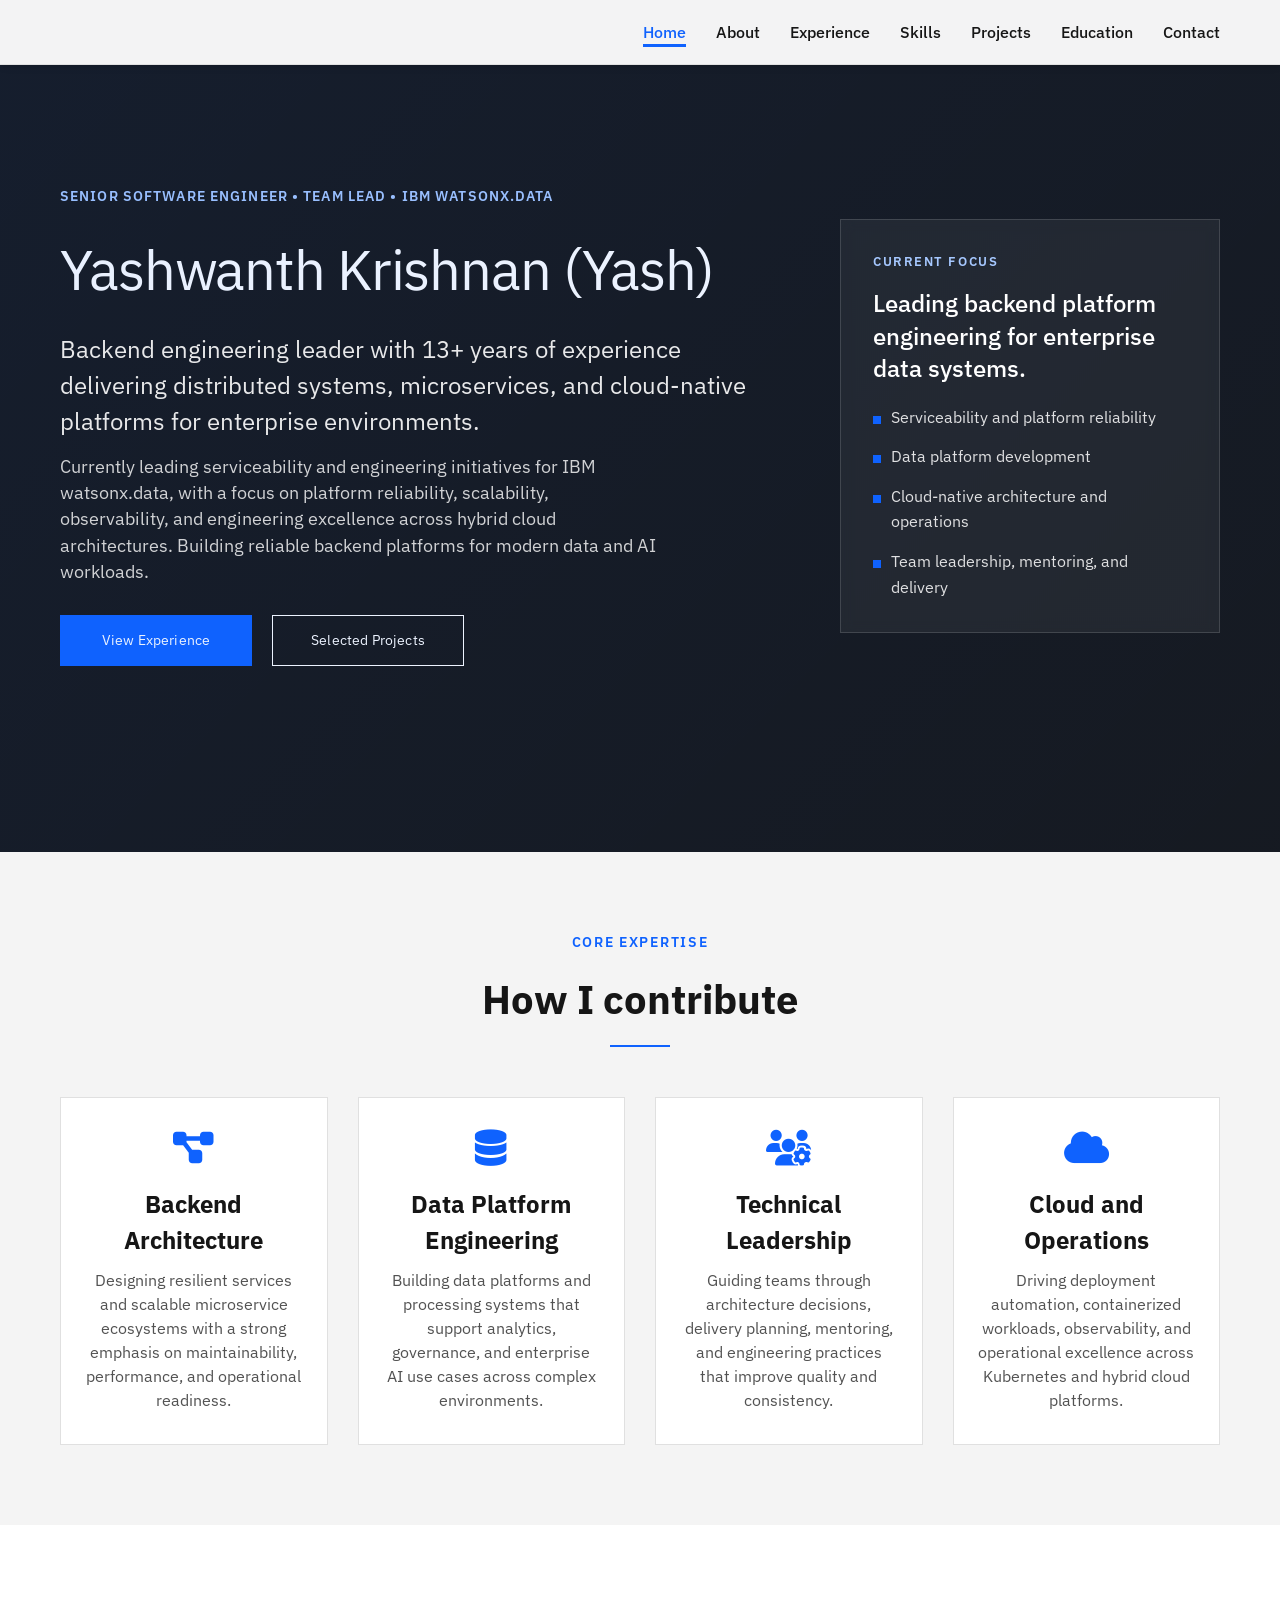
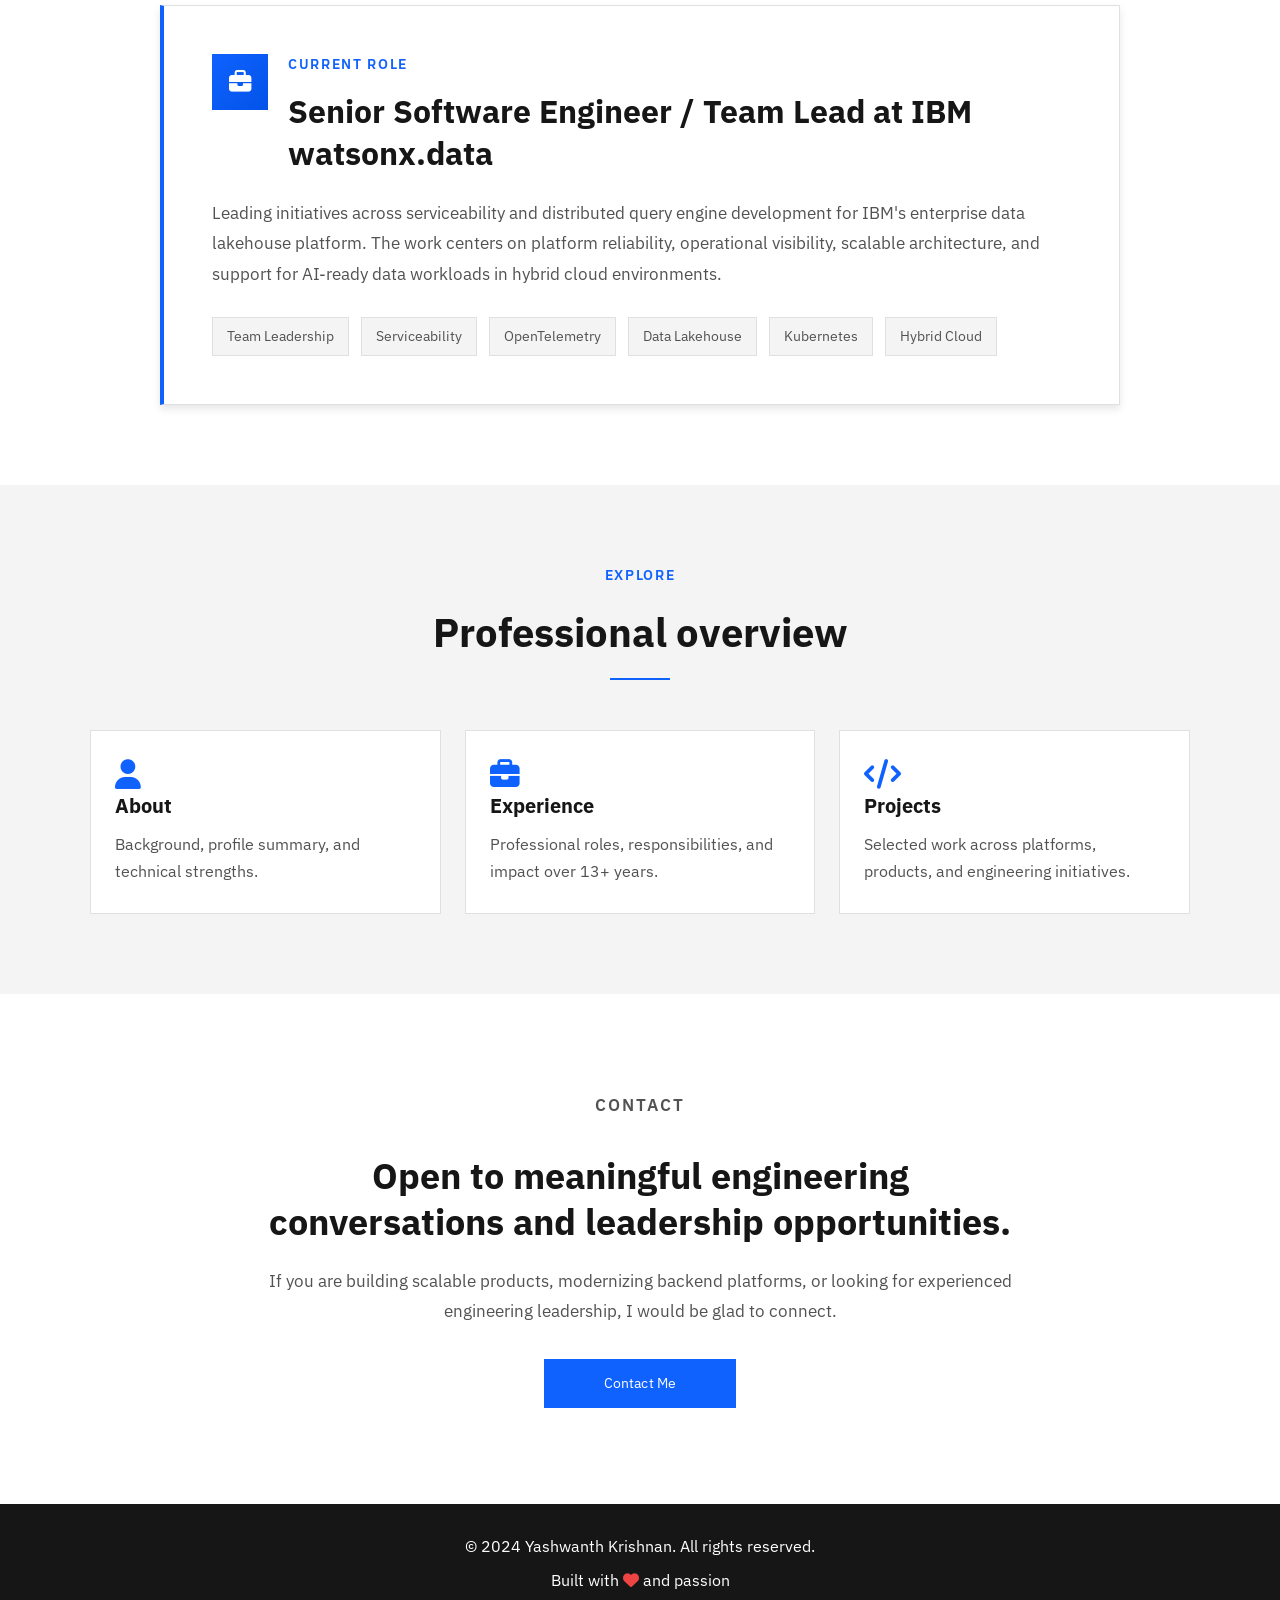
==== index.html @ 1f8445fe "Refine personal site content and navigation" ====
<!DOCTYPE html>
<html lang="en">
<head>
    <meta charset="UTF-8">
    <meta name="viewport" content="width=device-width, initial-scale=1.0">
    <meta name="description" content="Yashwanth Krishnan - Senior Backend Engineer & Team Lead with 13+ years of experience in microservices, cloud architecture, and data platforms">
    <title>Yashwanth Krishnan - Microservices Cloud & Data Engineer</title>
    <!-- IBM Plex Fonts -->
    <link rel="preconnect" href="https://fonts.googleapis.com">
    <link rel="preconnect" href="https://fonts.gstatic.com" crossorigin>
    <link href="https://fonts.googleapis.com/css2?family=IBM+Plex+Sans:wght@300;400;500;600;700&display=swap" rel="stylesheet">
    <link rel="stylesheet" href="css/style.css">
    <link rel="stylesheet" href="https://cdnjs.cloudflare.com/ajax/libs/font-awesome/6.4.0/css/all.min.css">
</head>
<body>
    <!-- Navigation -->
    <nav class="navbar">
        <div class="container">
            <div class="logo">
                <a href="index.html" style="text-decoration: none; color: inherit;">
                </a>
            </div>
            <ul class="nav-links">
                <li><a href="index.html" class="active">Home</a></li>
                <li><a href="about.html">About</a></li>
                <li><a href="experience.html">Experience</a></li>
                <li><a href="skills.html">Skills</a></li>
                <li><a href="projects.html">Projects</a></li>
                <li><a href="education.html">Education</a></li>
                <li><a href="contact.html">Contact</a></li>
            </ul>
            <div class="hamburger">
                <span></span>
                <span></span>
                <span></span>
            </div>
        </div>
    </nav>

    <!-- Hero Section -->
    <section id="home" class="hero professional-hero">
        <div class="container">
            <div class="hero-layout">
                <div class="hero-content hero-content-left">
                    <p class="hero-eyebrow">Senior Software Engineer • Team Lead • IBM watsonx.data</p>
                    <h1 class="hero-title">Yashwanth Krishnan (Yash)</h1>
                    <p class="hero-subtitle">Backend engineering leader with 13+ years of experience delivering distributed systems, microservices, and cloud-native platforms for enterprise environments.</p>
                    <p class="hero-description">Currently leading serviceability and engineering initiatives for IBM watsonx.data, with a focus on platform reliability, scalability, observability, and engineering excellence across hybrid cloud architectures. Building reliable backend platforms for modern data and AI workloads.</p>
                    <div class="hero-buttons">
                        <a href="experience.html" class="btn btn-primary">View Experience</a>
                        <a href="projects.html" class="btn btn-secondary">Selected Projects</a>
                    </div>
                </div>
                <aside class="hero-panel">
                    <div class="hero-panel-card">
                        <p class="hero-panel-label">Current Focus</p>
                        <h2>Leading backend platform engineering for enterprise data systems.</h2>
                        <ul class="hero-panel-list">
                            <li>Serviceability and platform reliability</li>
                            <li>Data platform development</li>
                            <li>Cloud-native architecture and operations</li>
                            <li>Team leadership, mentoring, and delivery</li>
                        </ul>
                    </div>
                </aside>
            </div>
        </div>
    </section>

    <!-- Core Expertise -->
    <section class="about expertise-section">
        <div class="container">
            <p class="section-kicker section-kicker-center">Core Expertise</p>
            <h2 class="section-title">How I contribute</h2>
            <div class="skills-grid expertise-grid">
                <div class="skill-card skill-card-left">
                    <div class="skill-icon">
                        <i class="fas fa-project-diagram" style="font-size: 2.25rem; color: var(--primary-color);"></i>
                    </div>
                    <h3>Backend Architecture</h3>
                    <p>Designing resilient services and scalable microservice ecosystems with a strong emphasis on maintainability, performance, and operational readiness.</p>
                </div>
                <div class="skill-card skill-card-left">
                    <div class="skill-icon">
                        <i class="fas fa-database" style="font-size: 2.25rem; color: var(--primary-color);"></i>
                    </div>
                    <h3>Data Platform Engineering</h3>
                    <p>Building data platforms and processing systems that support analytics, governance, and enterprise AI use cases across complex environments.</p>
                </div>
                <div class="skill-card skill-card-left">
                    <div class="skill-icon">
                        <i class="fas fa-users-cog" style="font-size: 2.25rem; color: var(--primary-color);"></i>
                    </div>
                    <h3>Technical Leadership</h3>
                    <p>Guiding teams through architecture decisions, delivery planning, mentoring, and engineering practices that improve quality and consistency.</p>
                </div>
                <div class="skill-card">
                    <div class="skill-icon">
                        <i class="fas fa-cloud" style="font-size: 2.25rem; color: var(--primary-color);"></i>
                    </div>
                    <h3>Cloud and Operations</h3>
                    <p>Driving deployment automation, containerized workloads, observability, and operational excellence across Kubernetes and hybrid cloud platforms.</p>
                </div>
            </div>
        </div>
    </section>

    <!-- Current Role Highlight -->
    <section class="about current-role-section">
        <div class="container">
            <div class="role-highlight-card">
                <div class="role-header">
                    <div class="role-icon">
                        <i class="fas fa-briefcase" style="color: white; font-size: 1.4rem;"></i>
                    </div>
                    <div>
                        <p class="section-kicker">Current Role</p>
                        <h2 class="role-title">Senior Software Engineer / Team Lead at IBM watsonx.data</h2>
                    </div>
                </div>
                <p class="role-description">Leading initiatives across serviceability and distributed query engine development for IBM's enterprise data lakehouse platform. The work centers on platform reliability, operational visibility, scalable architecture, and support for AI-ready data workloads in hybrid cloud environments.</p>
                <div class="role-tags">
                    <span>Team Leadership</span>
                    <span>Serviceability</span>
                    <span>OpenTelemetry</span>
                    <span>Data Lakehouse</span>
                    <span>Kubernetes</span>
                    <span>Hybrid Cloud</span>
                </div>
            </div>
        </div>
    </section>

    <!-- Quick Links Section -->
    <section class="about professional-links-section">
        <div class="container">
            <p class="section-kicker section-kicker-center">Explore</p>
            <h2 class="section-title">Professional overview</h2>
            <div class="professional-links-grid">
                <a href="about.html" class="professional-link-card">
                    <div class="skill-icon">
                        <i class="fas fa-user" style="font-size: 1.85rem; color: var(--primary-color);"></i>
                    </div>
                    <h3>About</h3>
                    <p>Background, profile summary, and technical strengths.</p>
                </a>
                <a href="experience.html" class="professional-link-card">
                    <div class="skill-icon">
                        <i class="fas fa-briefcase" style="font-size: 1.85rem; color: var(--primary-color);"></i>
                    </div>
                    <h3>Experience</h3>
                    <p>Professional roles, responsibilities, and impact over 13+ years.</p>
                </a>
                <a href="projects.html" class="professional-link-card">
                    <div class="skill-icon">
                        <i class="fas fa-code" style="font-size: 1.85rem; color: var(--primary-color);"></i>
                    </div>
                    <h3>Projects</h3>
                    <p>Selected work across platforms, products, and engineering initiatives.</p>
                </a>
            </div>
        </div>
    </section>

    <!-- CTA Section -->
    <section class="about professional-cta-section">
        <div class="container">
            <div class="professional-cta">
                <p class="section-kicker section-kicker-center">Contact</p>
                <h2>Open to meaningful engineering conversations and leadership opportunities.</h2>
                <p>If you are building scalable products, modernizing backend platforms, or looking for experienced engineering leadership, I would be glad to connect.</p>
                <div class="hero-buttons" style="justify-content: center;">
                    <a href="contact.html" class="btn btn-primary">Contact Me</a>
                </div>
            </div>
        </div>
    </section>

    <!-- Footer -->
    <footer class="footer">
        <div class="container">
            <p>&copy; 2024 Yashwanth Krishnan. All rights reserved.</p>
            <p>Built with <i class="fas fa-heart"></i> and passion</p>
        </div>
    </footer>

    <script src="js/script.js"></script>
    <script>
        // Add hover effects to quick link cards
        document.querySelectorAll('a .skill-card').forEach(card => {
            card.parentElement.addEventListener('mouseenter', function() {
                card.style.transform = 'translateY(-5px)';
                card.style.boxShadow = '0 8px 20px rgba(15, 98, 254, 0.2)';
            });
            card.parentElement.addEventListener('mouseleave', function() {
                card.style.transform = 'translateY(0)';
                card.style.boxShadow = '0 2px 8px rgba(0,0,0,0.1)';
            });
        });
    </script>
</body>
</html>
---- css/style.css ----
/* ===== IBM Carbon Design System Variables ===== */
:root {
    /* IBM Carbon Colors */
    --primary-color: #0f62fe;
    --primary-hover: #0353e9;
    --secondary-color: #393939;
    --text-color: #161616;
    --text-secondary: #525252;
    --text-light: #4d5358;
    --bg-color: #ffffff;
    --bg-light: #f4f4f4;
    --bg-dark: #161616;
    --border-color: #e0e0e0;
    --ui-01: #f4f4f4;
    --ui-02: #ffffff;
    --ui-03: #e0e0e0;
    --ui-04: #8d8d8d;
    --ui-05: #161616;
    --interactive: #0f62fe;
    --hover-ui: #e8e8e8;
    --active-ui: #c6c6c6;
    --shadow: 0 2px 6px rgba(0, 0, 0, 0.2);
    --shadow-lg: 0 4px 8px rgba(0, 0, 0, 0.1);
    --transition: all 0.11s cubic-bezier(0.2, 0, 0.38, 0.9);
    --card-bg: #ffffff;
    --text-primary: #161616;
    --background-secondary: #e8e8e8;
}

/* ===== Reset & Base Styles ===== */
* {
    margin: 0;
    padding: 0;
    box-sizing: border-box;
}

html {
    scroll-behavior: smooth;
    background: var(--ui-05);
}

body {
    font-family: 'IBM Plex Sans', -apple-system, BlinkMacSystemFont, 'Segoe UI', 'Roboto', 'Oxygen', 'Ubuntu', 'Cantarell', 'Fira Sans', 'Droid Sans', 'Helvetica Neue', sans-serif;
    line-height: 1.5;
    color: var(--text-color);
    background: linear-gradient(90deg, #0f172a 0%, #10192f 55%, #0b1220 100%);
    background-repeat: no-repeat;
    background-size: 100% 100%;
    min-height: 100vh;
    -webkit-font-smoothing: antialiased;
    -moz-osx-font-smoothing: grayscale;
}

.container {
    max-width: 1200px;
    margin: 0 auto;
    padding: 0 20px;
}

section {
    padding: 80px 0;
    color: var(--ui-02);
}

.section-title {
    font-size: 2.5rem;
    text-align: center;
    margin-bottom: 50px;
    color: var(--ui-02);
    position: relative;
}

.section-title::after {
    content: '';
    display: block;
    width: 60px;
    height: 2px;
    background: var(--primary-color);
    margin: 16px auto 0;
}

/* ===== Navigation ===== */
.navbar {
    position: fixed;
    top: 0;
    left: 0;
    right: 0;
    background: var(--ui-02);
    border-bottom: 1px solid var(--ui-03);
    z-index: 1000;
    transition: var(--transition);
}

.navbar .container {
    display: flex;
    justify-content: flex-end;
    align-items: center;
    padding: 20px;
}

.logo h2 {
    color: var(--text-color);
    font-size: 1.25rem;
    font-weight: 600;
    letter-spacing: 0;
}

.nav-links {
    display: flex;
    list-style: none;
    gap: 30px;
}

.nav-links a {
    text-decoration: none;
    color: var(--text-color);
    font-weight: 500;
    transition: var(--transition);
    position: relative;
}

.nav-links a::after {
    content: '';
    position: absolute;
    bottom: -5px;
    left: 0;
    width: 0;
    height: 3px;
    background: var(--primary-color);
    transition: var(--transition);
}

.nav-links a:hover,
.nav-links a.active {
    color: var(--primary-color);
}

.nav-links a:hover::after,
.nav-links a.active::after {
    width: 100%;
}

.hamburger {
    display: none;
    flex-direction: column;
    cursor: pointer;
    gap: 5px;
}

.hamburger span {
    width: 25px;
    height: 3px;
    background: var(--text-color);
    transition: var(--transition);
}

/* ===== Hero Section ===== */
.hero {
    min-height: calc(100vh - 48px);
    display: flex;
    align-items: center;
    background: var(--ui-05);
    color: white;
    padding-top: 80px;
    padding-bottom: 80px;
    position: relative;
}

.hero::before {
    content: '';
    position: absolute;
    top: 0;
    left: 0;
    right: 0;
    bottom: 0;
    background: linear-gradient(135deg, rgba(15, 98, 254, 0.1) 0%, rgba(15, 98, 254, 0.05) 100%);
    pointer-events: none;
}

.hero-content {
    text-align: center;
    animation: fadeInUp 1s ease;
}

.professional-hero {
    min-height: calc(100vh - 48px);
}

.hero-layout {
    display: grid;
    grid-template-columns: minmax(0, 1.7fr) minmax(320px, 0.9fr);
    gap: 48px;
    align-items: center;
    width: 100%;
}

.hero-content-left {
    text-align: left;
}

.hero-eyebrow {
    font-size: 0.875rem;
    font-weight: 600;
    letter-spacing: 0.08em;
    text-transform: uppercase;
    color: #a6c8ff;
    margin-bottom: 20px;
}

.hero-panel {
    display: flex;
    justify-content: flex-end;
}

.hero-panel-card {
    width: 100%;
    max-width: 380px;
    padding: 32px;
    background: rgba(255, 255, 255, 0.06);
    border: 1px solid rgba(255, 255, 255, 0.14);
    backdrop-filter: blur(6px);
}

.hero-panel-label {
    color: #a6c8ff;
    font-size: 0.8125rem;
    text-transform: uppercase;
    letter-spacing: 0.12em;
    margin-bottom: 16px;
    font-weight: 600;
}

.hero-panel-card h2 {
    font-size: 1.5rem;
    line-height: 1.35;
    margin-bottom: 20px;
    font-weight: 500;
}

.hero-panel-list {
    list-style: none;
    display: grid;
    gap: 14px;
    color: rgba(255, 255, 255, 0.86);
}

.hero-subtitle,
.hero-description {
    max-width: 1120px;
    margin-left: 0;
    text-indent: 0;
    padding-left: 0;
}

.hero-description {
    display: block;
    margin-top: 0;
}

.hero-panel-list li {
    position: relative;
    padding-left: 18px;
    line-height: 1.6;
}

.hero-panel-list li::before {
    content: '';
    position: absolute;
    left: 0;
    top: 11px;
    width: 8px;
    height: 8px;
    background: var(--primary-color);
}

.hero-title {
    font-size: 3.5rem;
    margin-bottom: 20px;
    font-weight: 400;
    letter-spacing: -0.02em;
}

.highlight {
    color: #78a9ff;
    font-weight: 600;
}

.hero-subtitle {
    font-size: 1.5rem;
    margin-bottom: 15px;
    opacity: 0.9;
}

.hero-description {
    font-size: 1.1rem;
    margin-bottom: 30px;
    opacity: 0.8;
    max-width: 600px;
    margin-left: 0;
    margin-right: 0;
}

.hero-buttons {
    display: flex;
    gap: 20px;
    justify-content: center;
    flex-wrap: wrap;
}

.hero-content-left .hero-buttons {
    justify-content: flex-start;
}

/* ===== Buttons ===== */
.btn {
    display: inline-flex;
    align-items: center;
    justify-content: center;
    padding: 14px 32px;
    min-width: 12rem;
    border-radius: 0;
    text-decoration: none;
    font-weight: 400;
    transition: var(--transition);
    border: none;
    cursor: pointer;
    font-size: 0.875rem;
    letter-spacing: 0.16px;
    text-align: center;
}

.btn-primary {
    background: var(--primary-color);
    color: white;
}

.btn-primary:hover {
    background: var(--primary-hover);
}

.btn-secondary {
    background: transparent;
    color: white;
    border: 1px solid white;
}

.btn-secondary:hover {
    background: rgba(255, 255, 255, 0.1);
}

.btn-outline {
    background: transparent;
    color: var(--primary-color);
    border: 1px solid var(--primary-color);
}

.btn-outline:hover {
    background: rgba(15, 98, 254, 0.08);
}

/* ===== About Section ===== */
.about {
    background: var(--bg-light);
    color: var(--text-color);
}

.about .section-title {
    color: var(--text-color);
}

.about-content {
    display: grid;
    gap: 50px;
}

.about-text {
    font-size: 1.1rem;
    line-height: 1.8;
    color: var(--text-secondary);
}

.about-text p {
    margin-bottom: 20px;
}

.section-kicker {
    font-size: 0.875rem;
    font-weight: 600;
    letter-spacing: 0.12em;
    text-transform: uppercase;
    color: var(--primary-color);
    margin-bottom: 16px;
}

.section-kicker-center {
    text-align: center;
}

.section-title-left {
    text-align: left;
    margin-bottom: 24px;
}

.section-title-left::after {
    margin: 16px 0 0;
}

.professional-summary,
.current-role-section,
.professional-cta-section {
    background: var(--ui-02);
}

.professional-summary .section-title,
.current-role-section .section-title,
.professional-cta-section .section-title {
    color: var(--text-color);
}

.expertise-section,
.professional-links-section {
    background: var(--ui-01);
    color: var(--text-color);
}

.expertise-section .section-title,
.professional-links-section .section-title {
    color: var(--text-color);
}

.summary-grid {
    display: grid;
    grid-template-columns: minmax(0, 1.15fr) minmax(320px, 1fr);
    gap: 40px;
    align-items: start;
}

.summary-text {
    font-size: 1.0625rem;
    line-height: 1.8;
    color: var(--text-secondary);
    max-width: 640px;
}

.summary-stats {
    margin-top: 0;
}

.expertise-grid {
    grid-template-columns: repeat(4, minmax(0, 1fr));
    max-width: 1440px;
    margin: 0 auto;
}

.skill-card-left {
    text-align: left;
}

.experience-card {
    background: var(--ui-02);
    border: 1px solid var(--ui-03);
    padding: 32px;
}

.experience-header {
    display: flex;
    justify-content: space-between;
    gap: 24px;
    align-items: flex-start;
    margin-bottom: 24px;
}

.company {
    color: var(--text-secondary);
    font-weight: 500;
    margin-top: 8px;
}

.experience-date {
    color: var(--primary-color);
    font-weight: 600;
    white-space: nowrap;
}

.experience-description,
.experience-description p,
.experience-description li {
    color: var(--text-secondary);
    line-height: 1.8;
}

.experience-description ul {
    margin-top: 16px;
    padding-left: 20px;
}

.download-card {
    background: var(--card-bg);
    border: 1px solid var(--ui-03);
    box-shadow: var(--shadow-lg);
}

.download-card h3,
.download-card ul,
.download-card li {
    color: var(--text-primary);
}

.role-highlight-card {
    max-width: 960px;
    margin: 0 auto;
    background: var(--ui-02);
    padding: 48px;
    border: 1px solid var(--ui-03);
    border-left: 4px solid var(--primary-color);
    box-shadow: var(--shadow-lg);
}

.role-header {
    display: flex;
    align-items: flex-start;
    gap: 20px;
    margin-bottom: 24px;
}

.role-icon {
    width: 56px;
    height: 56px;
    background: linear-gradient(135deg, var(--primary-color) 0%, #0353e9 100%);
    display: flex;
    align-items: center;
    justify-content: center;
    flex-shrink: 0;
}

.role-title {
    font-size: 2rem;
    line-height: 1.3;
    color: var(--text-color);
}

.role-description {
    color: var(--text-secondary);
    line-height: 1.8;
    font-size: 1.05rem;
    margin-bottom: 28px;
}

.role-tags {
    display: flex;
    gap: 12px;
    flex-wrap: wrap;
}

.role-tags span {
    padding: 8px 14px;
    background: var(--ui-01);
    border: 1px solid var(--ui-03);
    font-size: 0.875rem;
    color: var(--text-secondary);
}

.professional-links-grid {
    display: grid;
    grid-template-columns: repeat(3, minmax(0, 1fr));
    gap: 24px;
    max-width: 1100px;
    margin: 0 auto;
}

.professional-link-card {
    background: var(--ui-02);
    border: 1px solid var(--ui-03);
    padding: 28px 24px;
    text-decoration: none;
    color: inherit;
    transition: var(--transition);
    display: block;
}

.professional-link-card:hover {
    background: var(--hover-ui);
    border-color: var(--primary-color);
    transform: translateY(-4px);
}

.professional-link-card h3 {
    font-size: 1.25rem;
    margin-bottom: 10px;
}

.professional-link-card p {
    color: var(--text-secondary);
    line-height: 1.7;
}

.professional-cta {
    max-width: 760px;
    margin: 0 auto;
    text-align: center;
    padding: 16px 0;
}

.professional-cta h2 {
    font-size: 2.25rem;
    line-height: 1.3;
    margin-bottom: 20px;
}

.professional-cta p {
    color: var(--text-secondary);
    line-height: 1.8;
    font-size: 1.05rem;
    margin-bottom: 32px;
}

.about-stats {
    display: grid;
    grid-template-columns: repeat(auto-fit, minmax(150px, 1fr));
    gap: 30px;
    margin-top: 30px;
}

.stat {
    text-align: center;
    padding: 32px;
    background: var(--ui-02);
    border: 1px solid var(--ui-03);
    transition: var(--transition);
}

.stat:hover {
    background: var(--hover-ui);
}

.stat h3 {
    font-size: 2.5rem;
    color: var(--primary-color);
    margin-bottom: 10px;
}

.stat p {
    color: var(--text-secondary);
}

/* ===== Skills Section ===== */
.skills-grid {
    display: grid;
    grid-template-columns: repeat(auto-fit, minmax(250px, 1fr));
    gap: 30px;
}

.skill-card {
    background: var(--ui-02);
    padding: 32px 24px;
    border: 1px solid var(--ui-03);
    text-align: center;
    transition: var(--transition);
}

.skill-card:hover {
    background: var(--hover-ui);
    border-color: var(--primary-color);
}

.skill-card i {
    font-size: 3rem;
    color: var(--primary-color);
    margin-bottom: 20px;
}

.skill-card h3 {
    font-size: 1.5rem;
    margin-bottom: 10px;
    color: var(--text-color);
}

.skill-card p {
    color: var(--text-secondary);
}

/* ===== Projects Section ===== */
.projects {
    background: var(--bg-light);
    color: var(--text-color);
}

.projects .section-title {
    color: var(--text-color);
}

.projects-grid {
    display: grid;
    grid-template-columns: repeat(auto-fit, minmax(300px, 1fr));
    gap: 30px;
}

.project-card {
    background: var(--ui-02);
    border: 1px solid var(--ui-03);
    overflow: hidden;
    transition: var(--transition);
}

.project-card:hover {
    background: var(--hover-ui);
}

.project-image {
    height: 200px;
    background: var(--ui-05);
    display: flex;
    align-items: center;
    justify-content: center;
    border-bottom: 1px solid var(--ui-03);
}

.project-placeholder {
    color: white;
    font-size: 1.5rem;
    font-weight: 600;
}

.project-info {
    padding: 25px;
}

.project-info h3 {
    font-size: 1.5rem;
    margin-bottom: 15px;
}

.project-info p {
    color: var(--text-secondary);
    margin-bottom: 20px;
}

.project-tags {
    display: flex;
    gap: 10px;
    flex-wrap: wrap;
    margin-bottom: 20px;
}

.project-tags span {
    background: var(--ui-01);
    padding: 4px 12px;
    font-size: 0.75rem;
    color: var(--text-color);
    border: 1px solid var(--ui-03);
    letter-spacing: 0.32px;
}

.project-link {
    color: var(--primary-color);
    text-decoration: none;
    font-weight: 600;
    display: inline-flex;
    align-items: center;
    gap: 5px;
    transition: var(--transition);
}

.project-link:hover {
    gap: 10px;
}

/* ===== Experience Section ===== */
.experience .section-title {
    color: var(--text-color);
}

/* ===== Contact Section ===== */
.contact-content {
    display: grid;
    grid-template-columns: 1fr 1fr;
    gap: 50px;
    align-items: start;
}

.contact-info h3 {
    font-size: 2rem;
    margin-bottom: 20px;
}

.contact-info p {
    color: var(--text-secondary);
    margin-bottom: 30px;
    line-height: 1.8;
}

.contact-details {
    margin-bottom: 30px;
}

.contact-item {
    display: flex;
    align-items: center;
    gap: 15px;
    margin-bottom: 20px;
    color: var(--text-secondary);
}

.contact-item i {
    color: var(--primary-color);
    font-size: 1.2rem;
}

.social-links {
    display: flex;
    gap: 15px;
}

.social-links a {
    width: 48px;
    height: 48px;
    display: flex;
    align-items: center;
    justify-content: center;
    background: var(--ui-01);
    border: 1px solid var(--ui-03);
    color: var(--text-color);
    transition: var(--transition);
}

.social-links a:hover {
    background: var(--hover-ui);
    border-color: var(--primary-color);
    color: var(--primary-color);
}

/* ===== Contact Form ===== */
.contact-form {
    background: var(--ui-01);
    padding: 32px;
    border: 1px solid var(--ui-03);
}

.form-group {
    margin-bottom: 20px;
}

.form-group input,
.form-group textarea {
    width: 100%;
    padding: 11px 16px;
    border: none;
    border-bottom: 1px solid var(--ui-04);
    background: var(--ui-01);
    font-size: 0.875rem;
    transition: var(--transition);
    font-family: inherit;
}

.form-group input:focus,
.form-group textarea:focus {
    outline: 2px solid var(--primary-color);
    outline-offset: -2px;
    border-bottom-color: var(--primary-color);
}

.contact-form button {
    width: 100%;
    cursor: pointer;
    border: none;
    font-size: 1rem;
}

/* ===== Footer ===== */
.footer {
    background: var(--bg-dark);
    color: white;
    text-align: center;
    padding: 30px 0;
}

.footer p {
    margin-bottom: 10px;
}

.footer i {
    color: #ef4444;
}

/* ===== Animations ===== */
@keyframes fadeInUp {
    from {
        opacity: 0;
        transform: translateY(30px);
    }
    to {
        opacity: 1;
        transform: translateY(0);
    }
}

/* ===== Responsive Design ===== */
@media (max-width: 768px) {
    .nav-links {
        position: fixed;
        top: 70px;
        left: -100%;
        flex-direction: column;
        background: white;
        width: 100%;
        padding: 30px;
        box-shadow: var(--shadow);
        transition: var(--transition);
    }

    .nav-links.active {
        left: 0;
    }

    .hamburger {
        display: flex;
    }

    .hero-layout,
    .summary-grid,
    .professional-links-grid,
    .expertise-grid,
    .contact-content {
        grid-template-columns: 1fr;
    }

    .hero-panel {
        justify-content: flex-start;
    }

    .hero-content-left,
    .section-title-left,
    .section-kicker-center,
    .professional-cta {
        text-align: left;
    }

    .section-title-left::after {
        margin-left: 0;
    }

    .hero-title {
        font-size: 2.5rem;
    }

    .hero-subtitle {
        font-size: 1.2rem;
    }

    .section-title,
    .professional-cta h2,
    .role-title {
        font-size: 2rem;
    }

    .role-highlight-card {
        padding: 32px 24px;
    }

    .role-header,
    .experience-header {
        flex-direction: column;
    }

    .hero-buttons {
        flex-direction: column;
        align-items: flex-start;
    }

    .btn {
        width: 100%;
        max-width: 300px;
        text-align: center;
    }
}

@media (max-width: 480px) {
    .hero-title {
        font-size: 2rem;
    }

    .section-title,
    .professional-cta h2,
    .role-title {
        font-size: 1.8rem;
    }

    .skills-grid,
    .projects-grid,
    .professional-links-grid,
    .expertise-grid {
        grid-template-columns: 1fr;
    }

    .container {
        padding: 0 16px;
    }

    .hero-panel-card,
    .role-highlight-card,
    .professional-link-card,
    .skill-card,
    .stat {
        padding-left: 20px;
        padding-right: 20px;
    }
}

/* Made with Bob */
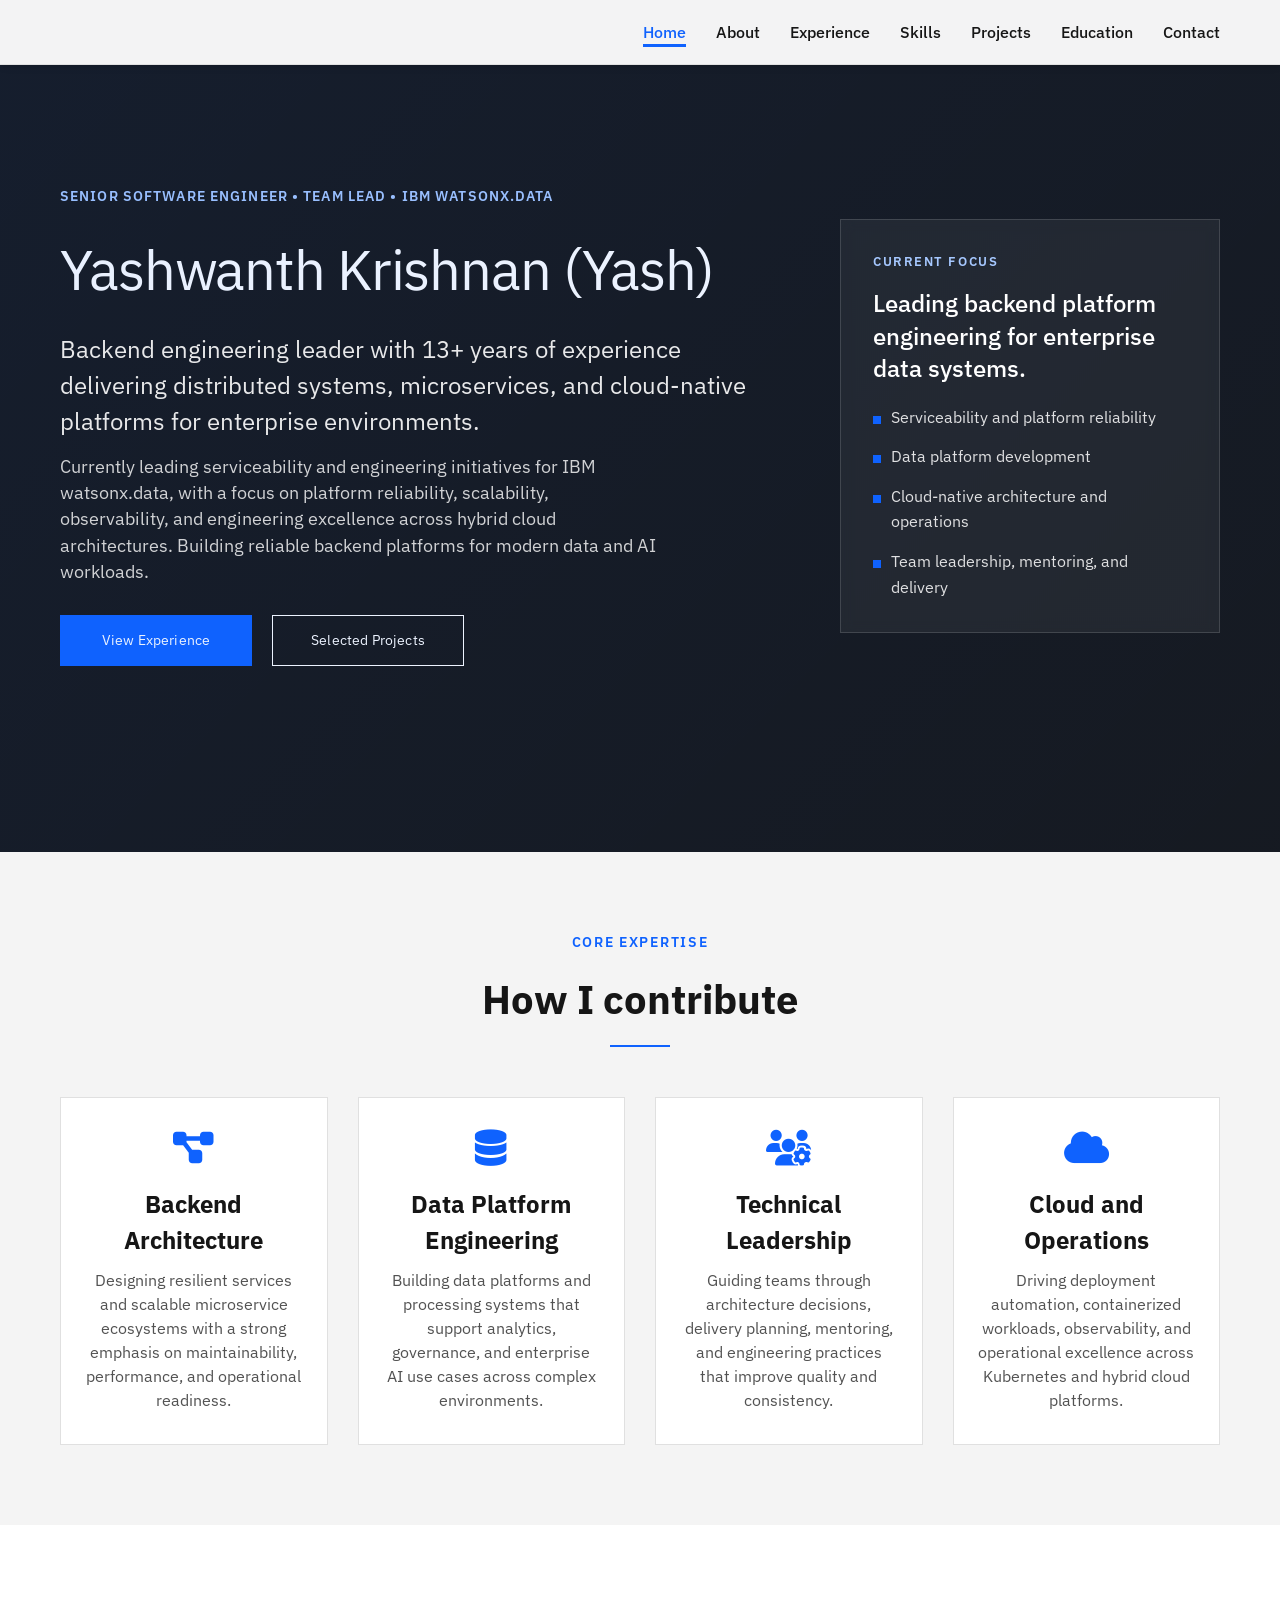
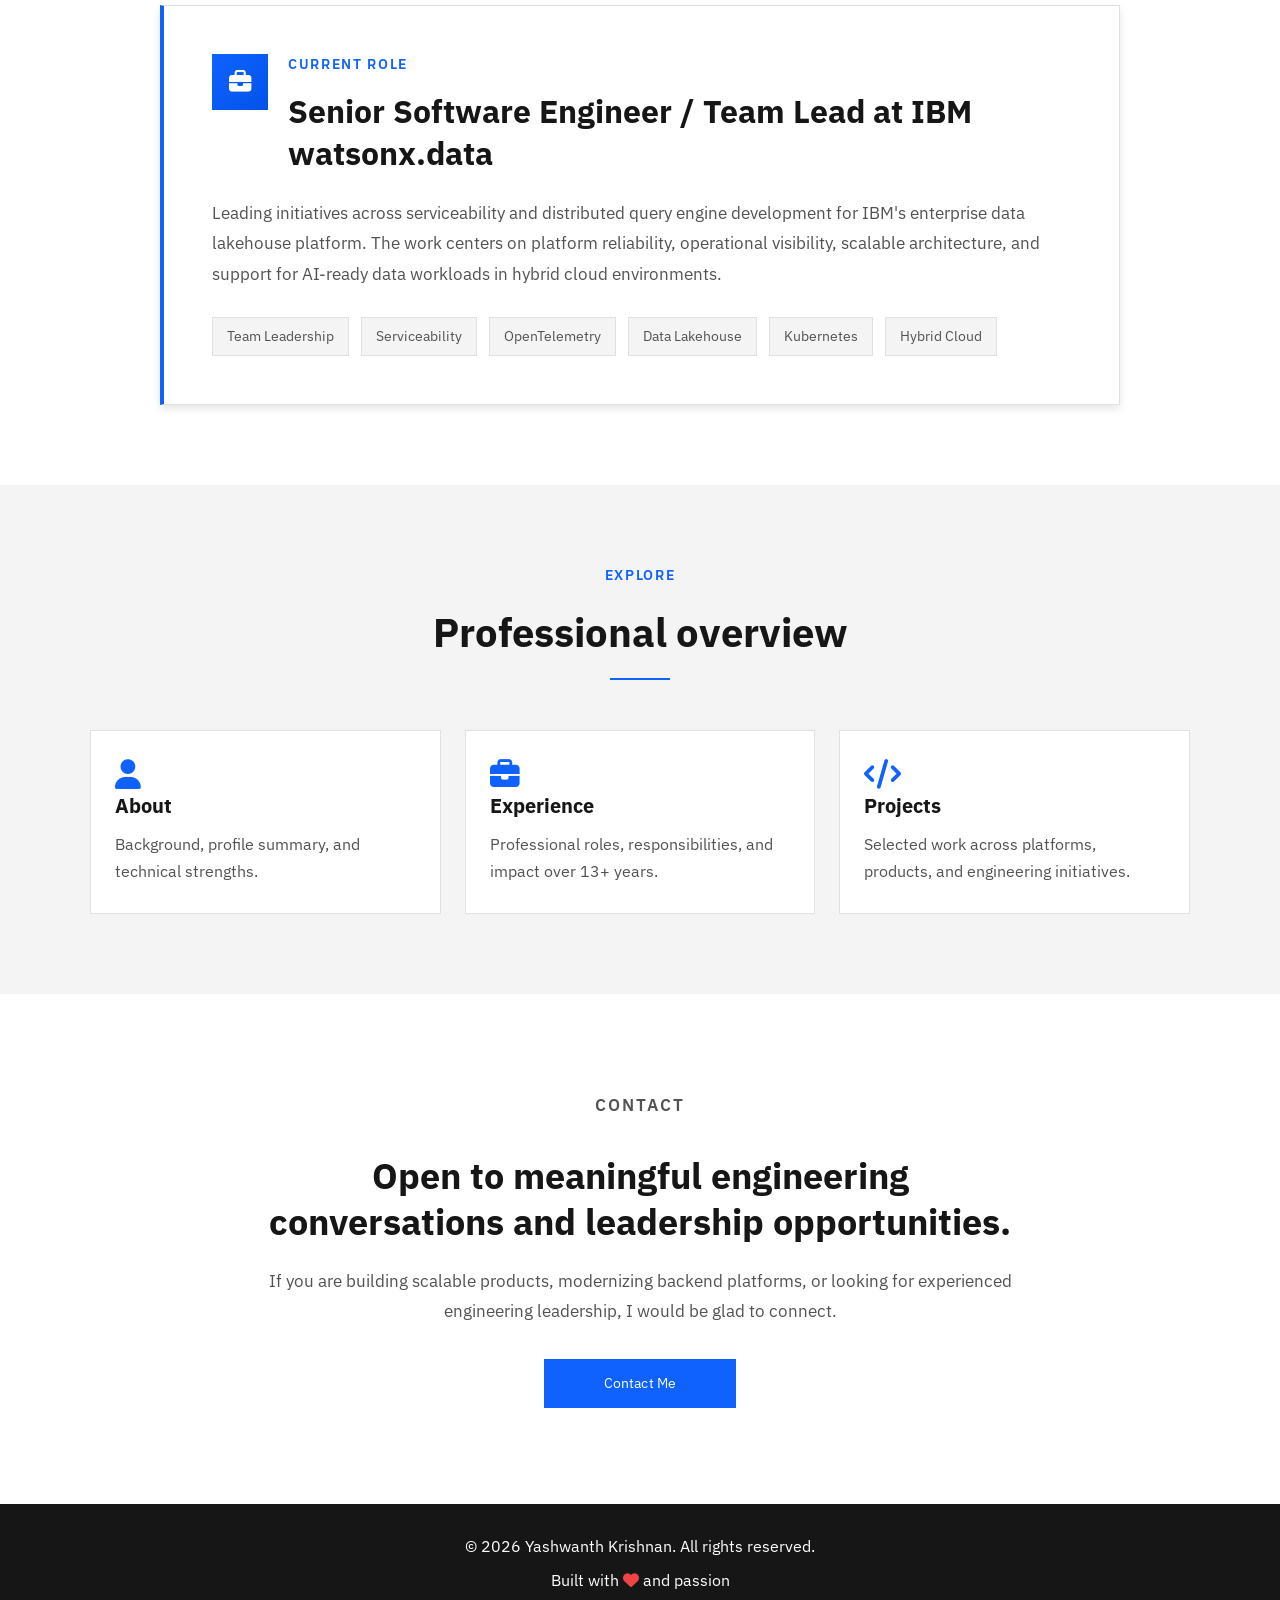
==== commit 95182ab1: "Automate footer copyright year" ====
--- a/index.html
+++ b/index.html
@@ -179,7 +179,7 @@
     <!-- Footer -->
     <footer class="footer">
         <div class="container">
-            <p>&copy; 2024 Yashwanth Krishnan. All rights reserved.</p>
+            <p>&copy; <span data-current-year>2024</span> Yashwanth Krishnan. All rights reserved.</p>
             <p>Built with <i class="fas fa-heart"></i> and passion</p>
         </div>
     </footer>
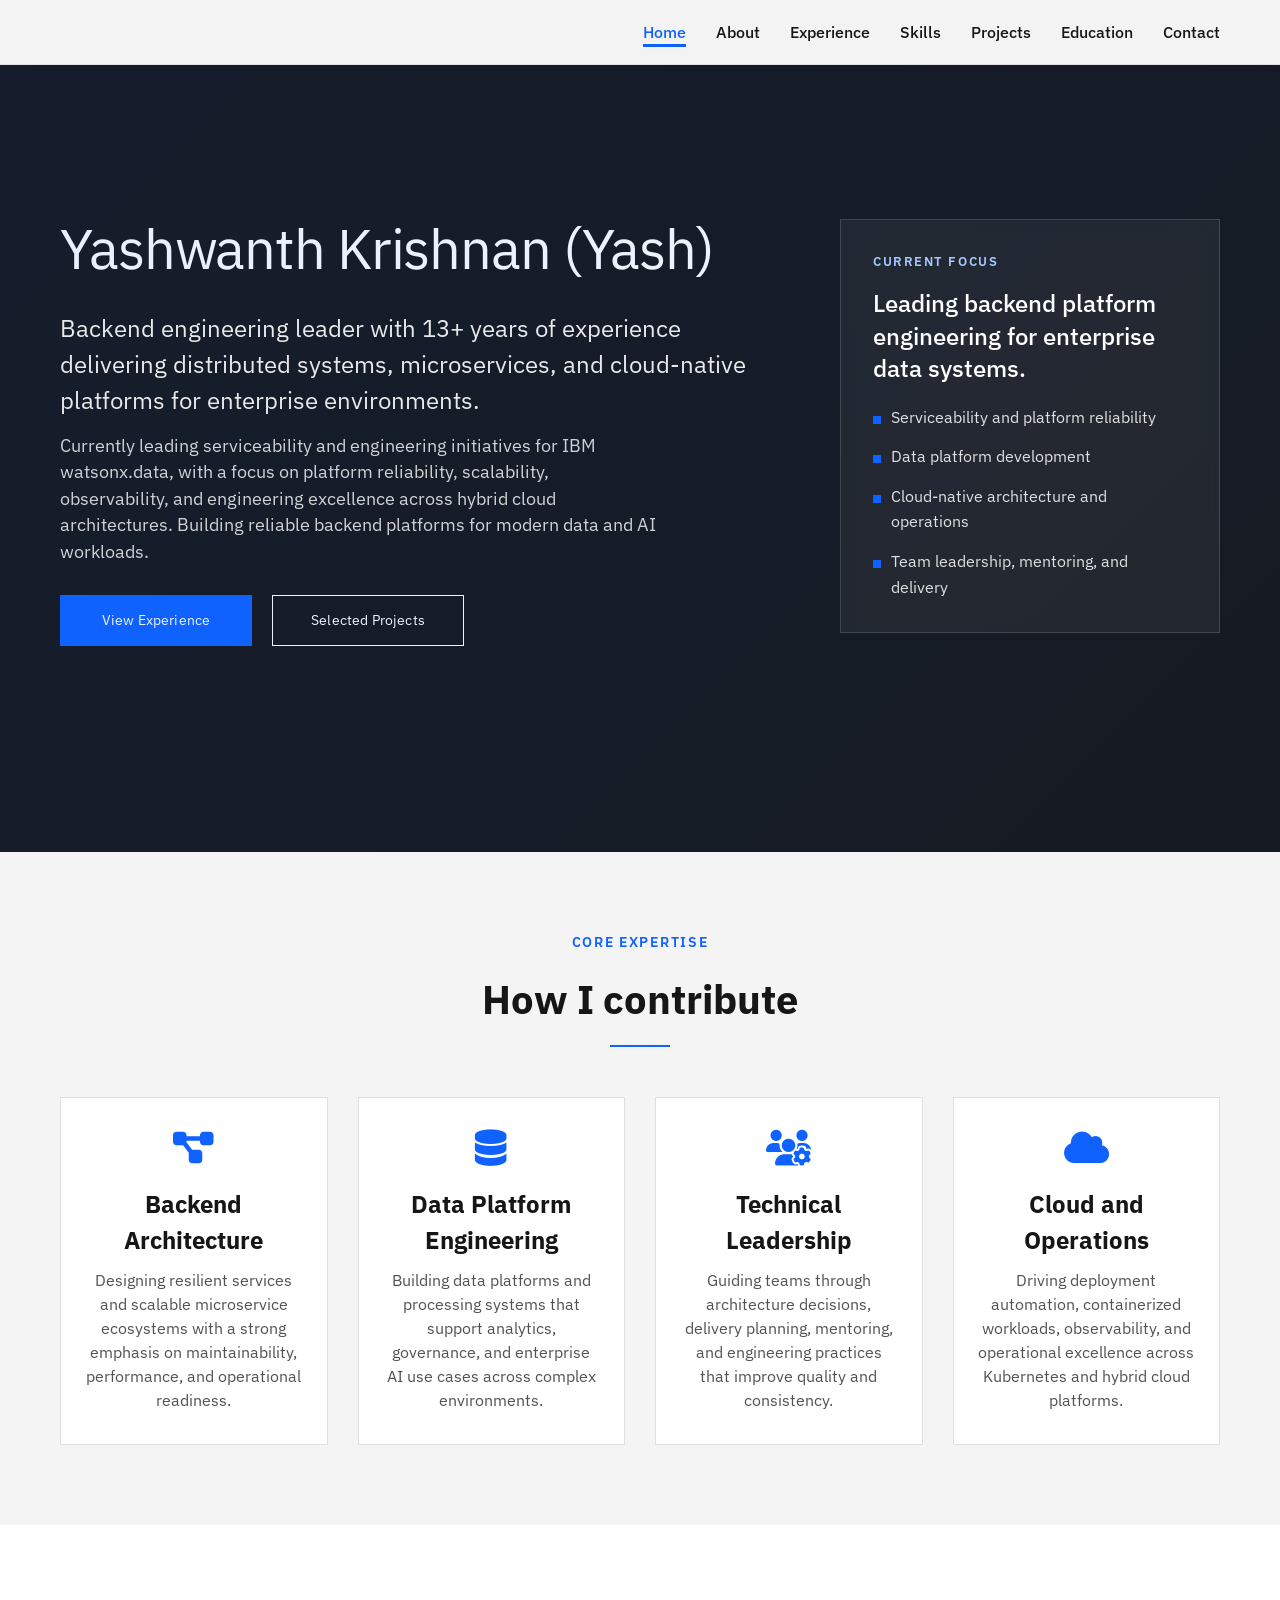
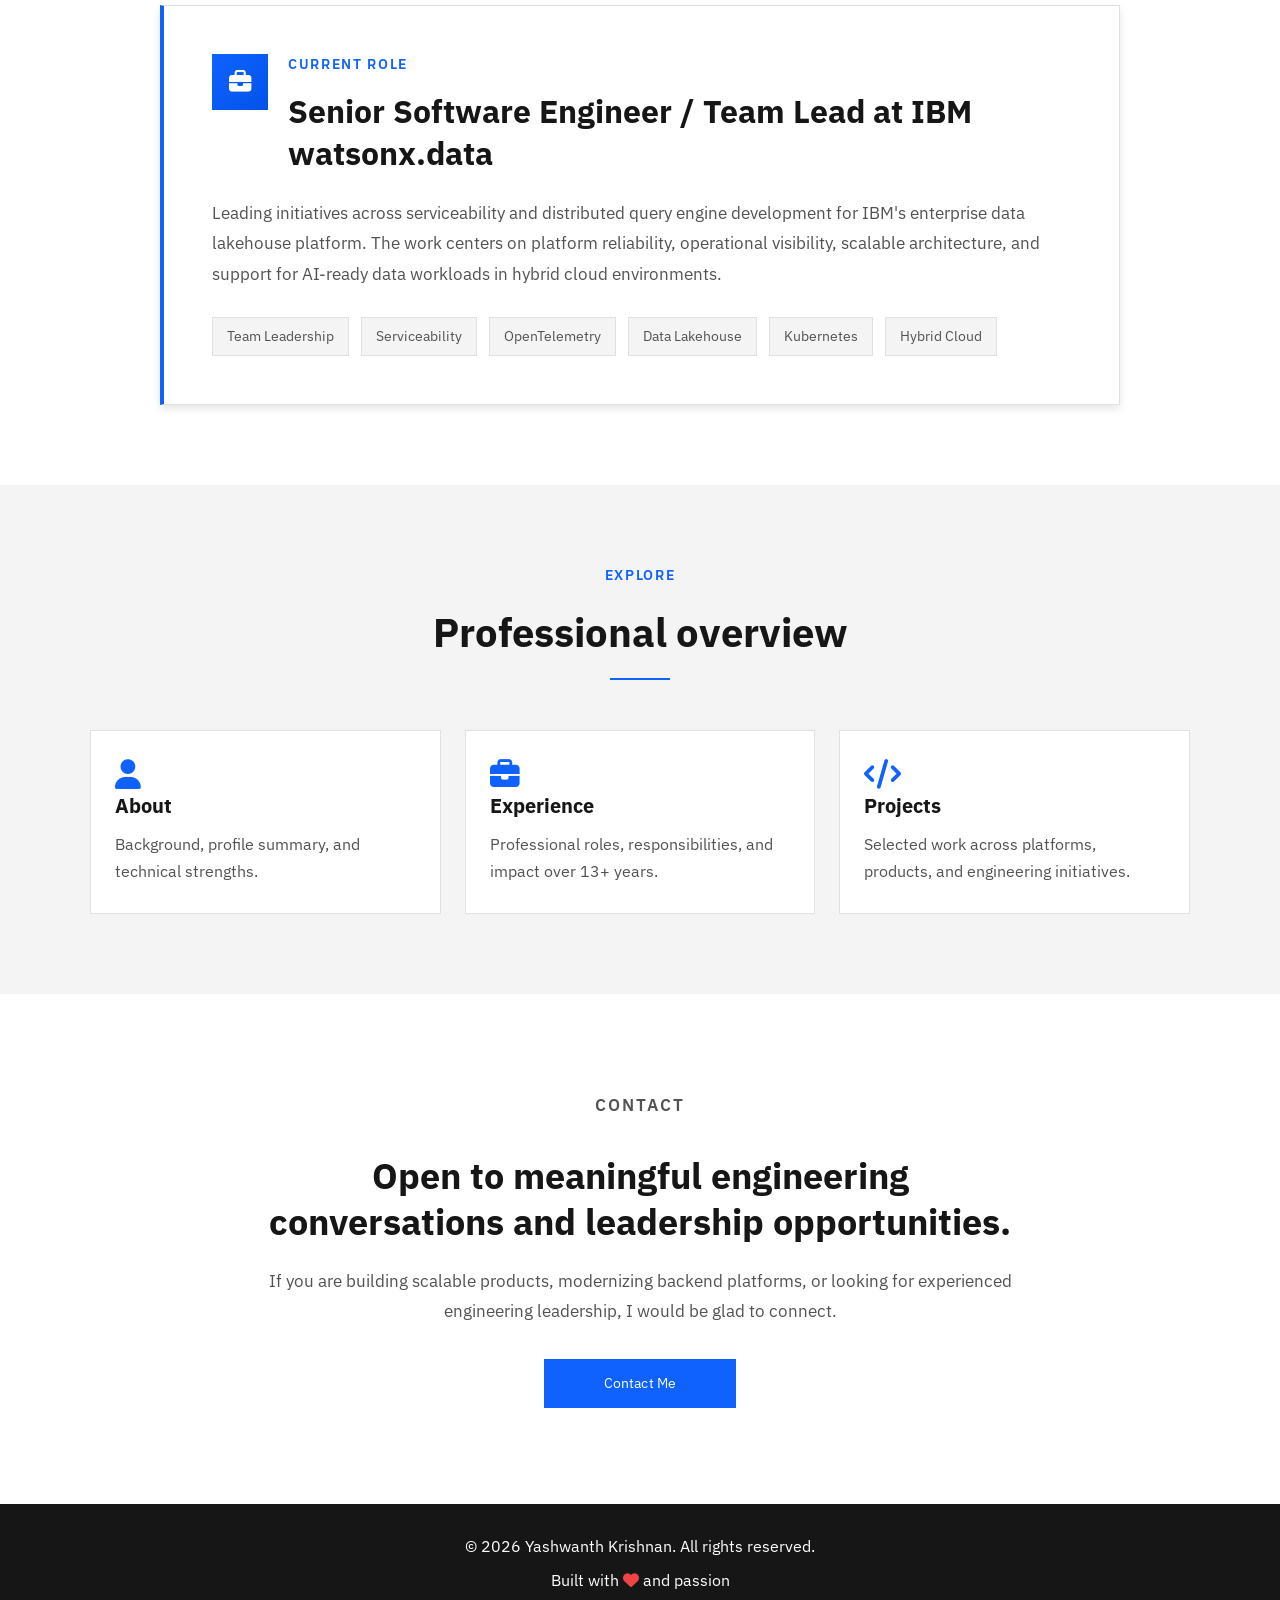
==== commit c182d7f8: "Update" ====
--- a/index.html
+++ b/index.html
@@ -42,7 +42,6 @@
         <div class="container">
             <div class="hero-layout">
                 <div class="hero-content hero-content-left">
-                    <p class="hero-eyebrow">Senior Software Engineer • Team Lead • IBM watsonx.data</p>
                     <h1 class="hero-title">Yashwanth Krishnan (Yash)</h1>
                     <p class="hero-subtitle">Backend engineering leader with 13+ years of experience delivering distributed systems, microservices, and cloud-native platforms for enterprise environments.</p>
                     <p class="hero-description">Currently leading serviceability and engineering initiatives for IBM watsonx.data, with a focus on platform reliability, scalability, observability, and engineering excellence across hybrid cloud architectures. Building reliable backend platforms for modern data and AI workloads.</p>
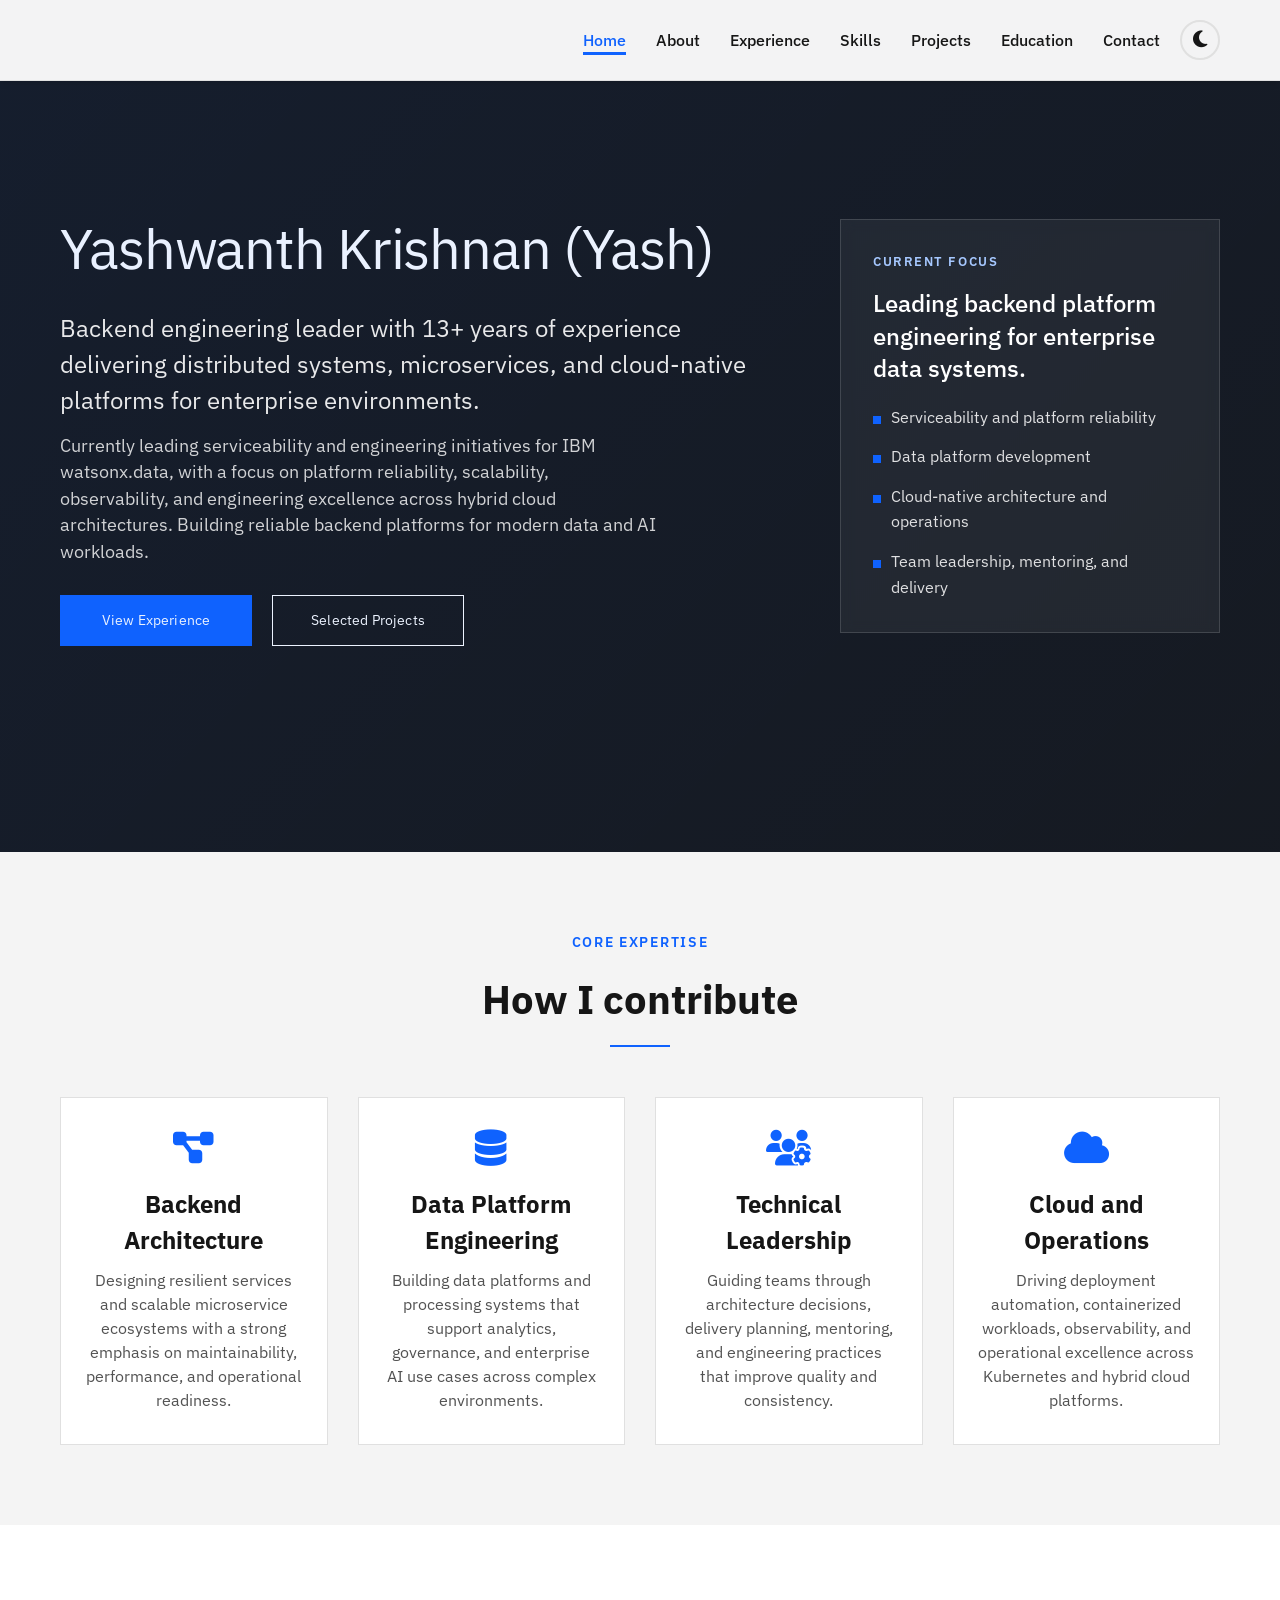
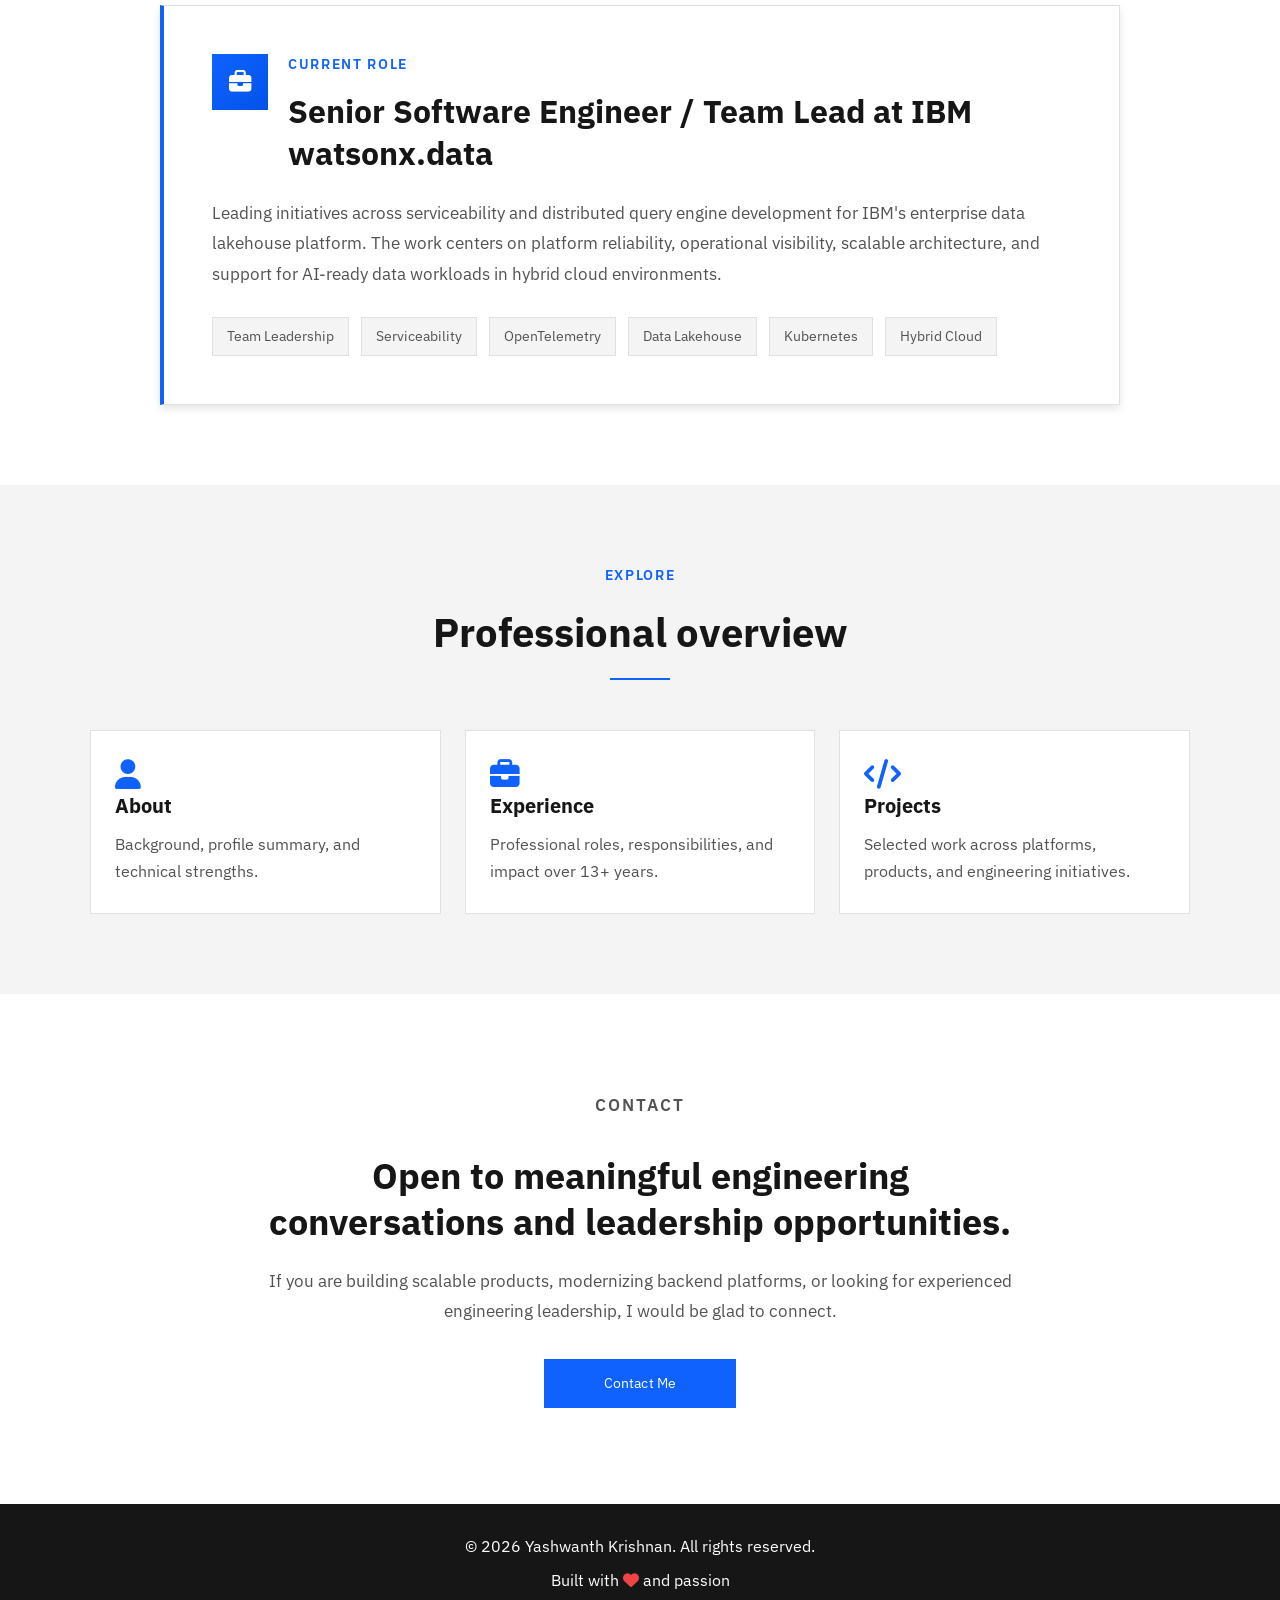
==== commit 46e06ea2: "feat: Add dark/light theme toggle with localStorage persistence - Add Carbon dark theme CSS variable" ====
--- a/index.html
+++ b/index.html
@@ -1,26 +1,36 @@
 <!DOCTYPE html>
 <html lang="en">
 <head>
+    <!-- Meta Tags: Character encoding, viewport, and SEO description -->
     <meta charset="UTF-8">
     <meta name="viewport" content="width=device-width, initial-scale=1.0">
     <meta name="description" content="Yashwanth Krishnan - Senior Backend Engineer & Team Lead with 13+ years of experience in microservices, cloud architecture, and data platforms">
     <title>Yashwanth Krishnan - Microservices Cloud & Data Engineer</title>
-    <!-- IBM Plex Fonts -->
+    
+    <!-- Favicon: SVG format for scalability -->
+    <link rel="icon" type="image/svg+xml" href="favicon.svg">
+    
+    <!-- IBM Plex Fonts: Professional typography from Google Fonts -->
     <link rel="preconnect" href="https://fonts.googleapis.com">
     <link rel="preconnect" href="https://fonts.gstatic.com" crossorigin>
     <link href="https://fonts.googleapis.com/css2?family=IBM+Plex+Sans:wght@300;400;500;600;700&display=swap" rel="stylesheet">
+    
+    <!-- Stylesheets: Custom styles and Font Awesome icons -->
     <link rel="stylesheet" href="css/style.css">
     <link rel="stylesheet" href="https://cdnjs.cloudflare.com/ajax/libs/font-awesome/6.4.0/css/all.min.css">
 </head>
 <body>
-    <!-- Navigation -->
-    <nav class="navbar">
-        <div class="container">
-            <div class="logo">
+    <!-- ============================================
+         NAVIGATION BAR
+         Main navigation menu with logo and responsive hamburger
+         ============================================ -->
+    <nav id="main-navigation" class="navbar">
+        <div id="nav-container" class="container">
+            <div id="site-logo" class="logo">
                 <a href="index.html" style="text-decoration: none; color: inherit;">
                 </a>
             </div>
-            <ul class="nav-links">
+            <ul id="nav-menu" class="nav-links">
                 <li><a href="index.html" class="active">Home</a></li>
                 <li><a href="about.html">About</a></li>
                 <li><a href="experience.html">Experience</a></li>
@@ -29,7 +39,12 @@
                 <li><a href="education.html">Education</a></li>
                 <li><a href="contact.html">Contact</a></li>
             </ul>
-            <div class="hamburger">
+            <!-- Theme Toggle Button: Switch between light and dark modes -->
+            <button id="theme-toggle" class="theme-toggle" aria-label="Toggle theme">
+                <i class="fas fa-moon"></i>
+                <i class="fas fa-sun"></i>
+            </button>
+            <div id="hamburger-menu" class="hamburger">
                 <span></span>
                 <span></span>
                 <span></span>
@@ -37,28 +52,34 @@
         </div>
     </nav>
 
-    <!-- Hero Section -->
-    <section id="home" class="hero professional-hero">
-        <div class="container">
-            <div class="hero-layout">
-                <div class="hero-content hero-content-left">
-                    <h1 class="hero-title">Yashwanth Krishnan (Yash)</h1>
-                    <p class="hero-subtitle">Backend engineering leader with 13+ years of experience delivering distributed systems, microservices, and cloud-native platforms for enterprise environments.</p>
-                    <p class="hero-description">Currently leading serviceability and engineering initiatives for IBM watsonx.data, with a focus on platform reliability, scalability, observability, and engineering excellence across hybrid cloud architectures. Building reliable backend platforms for modern data and AI workloads.</p>
-                    <div class="hero-buttons">
+    <!-- ============================================
+         HERO SECTION
+         Main landing area with professional introduction
+         Features two-column layout with content and focus panel
+         ============================================ -->
+    <section id="hero-section" class="hero professional-hero">
+        <div id="hero-container" class="container">
+            <div id="hero-layout" class="hero-layout">
+                <!-- Left Column: Main introduction and call-to-action buttons -->
+                <div id="hero-content" class="hero-content hero-content-left">
+                    <h1 id="hero-title" class="hero-title">Yashwanth Krishnan (Yash)</h1>
+                    <p id="hero-subtitle" class="hero-subtitle">Backend engineering leader with <span data-years-experience>13</span>+ years of experience delivering distributed systems, microservices, and cloud-native platforms for enterprise environments.</p>
+                    <p id="hero-description" class="hero-description">Currently leading serviceability and engineering initiatives for IBM watsonx.data, with a focus on platform reliability, scalability, observability, and engineering excellence across hybrid cloud architectures. Building reliable backend platforms for modern data and AI workloads.</p>
+                    <div id="hero-cta-buttons" class="hero-buttons">
                         <a href="experience.html" class="btn btn-primary">View Experience</a>
                         <a href="projects.html" class="btn btn-secondary">Selected Projects</a>
                     </div>
                 </div>
-                <aside class="hero-panel">
-                    <div class="hero-panel-card">
-                        <p class="hero-panel-label">Current Focus</p>
-                        <h2>Leading backend platform engineering for enterprise data systems.</h2>
-                        <ul class="hero-panel-list">
-                            <li>Serviceability and platform reliability</li>
-                            <li>Data platform development</li>
-                            <li>Cloud-native architecture and operations</li>
-                            <li>Team leadership, mentoring, and delivery</li>
+                <!-- Right Column: Current focus highlights panel -->
+                <aside id="hero-panel" class="hero-panel">
+                    <div id="hero-panel-card" class="hero-panel-card">
+                        <p id="hero-panel-label" class="hero-panel-label">Current Focus</p>
+                        <h2 id="hero-panel-title">Leading backend platform engineering for enterprise data systems.</h2>
+                        <ul id="hero-panel-list" class="hero-panel-list">
+                            <li id="hero-focus-1">Serviceability and platform reliability</li>
+                            <li id="hero-focus-2">Data platform development</li>
+                            <li id="hero-focus-3">Cloud-native architecture and operations</li>
+                            <li id="hero-focus-4">Team leadership, mentoring, and delivery</li>
                         </ul>
                     </div>
                 </aside>
@@ -66,59 +87,74 @@
         </div>
     </section>
 
-    <!-- Core Expertise -->
-    <section class="about expertise-section">
-        <div class="container">
-            <p class="section-kicker section-kicker-center">Core Expertise</p>
-            <h2 class="section-title">How I contribute</h2>
-            <div class="skills-grid expertise-grid">
-                <div class="skill-card skill-card-left">
-                    <div class="skill-icon">
+    <!-- ============================================
+         CORE EXPERTISE SECTION
+         Four key areas of professional expertise
+         Grid layout with icons and descriptions
+         ============================================ -->
+    <section id="core-expertise-section" class="about expertise-section">
+        <div id="expertise-container" class="container">
+            <p id="expertise-kicker" class="section-kicker section-kicker-center">Core Expertise</p>
+            <h2 id="expertise-title" class="section-title">How I contribute</h2>
+            <div id="expertise-grid" class="skills-grid expertise-grid">
+                <!-- Backend Architecture Card -->
+                <div id="expertise-backend" class="skill-card skill-card-left">
+                    <div id="expertise-backend-icon" class="skill-icon">
                         <i class="fas fa-project-diagram" style="font-size: 2.25rem; color: var(--primary-color);"></i>
                     </div>
-                    <h3>Backend Architecture</h3>
-                    <p>Designing resilient services and scalable microservice ecosystems with a strong emphasis on maintainability, performance, and operational readiness.</p>
-                </div>
-                <div class="skill-card skill-card-left">
-                    <div class="skill-icon">
+                    <h3 id="expertise-backend-title">Backend Architecture</h3>
+                    <p id="expertise-backend-description">Designing resilient services and scalable microservice ecosystems with a strong emphasis on maintainability, performance, and operational readiness.</p>
+                </div>
+                <!-- Data Platform Engineering Card -->
+                <div id="expertise-data" class="skill-card skill-card-left">
+                    <div id="expertise-data-icon" class="skill-icon">
                         <i class="fas fa-database" style="font-size: 2.25rem; color: var(--primary-color);"></i>
                     </div>
-                    <h3>Data Platform Engineering</h3>
-                    <p>Building data platforms and processing systems that support analytics, governance, and enterprise AI use cases across complex environments.</p>
-                </div>
-                <div class="skill-card skill-card-left">
-                    <div class="skill-icon">
+                    <h3 id="expertise-data-title">Data Platform Engineering</h3>
+                    <p id="expertise-data-description">Building data platforms and processing systems that support analytics, governance, and enterprise AI use cases across complex environments.</p>
+                </div>
+                <!-- Technical Leadership Card -->
+                <div id="expertise-leadership" class="skill-card skill-card-left">
+                    <div id="expertise-leadership-icon" class="skill-icon">
                         <i class="fas fa-users-cog" style="font-size: 2.25rem; color: var(--primary-color);"></i>
                     </div>
-                    <h3>Technical Leadership</h3>
-                    <p>Guiding teams through architecture decisions, delivery planning, mentoring, and engineering practices that improve quality and consistency.</p>
-                </div>
-                <div class="skill-card">
-                    <div class="skill-icon">
+                    <h3 id="expertise-leadership-title">Technical Leadership</h3>
+                    <p id="expertise-leadership-description">Guiding teams through architecture decisions, delivery planning, mentoring, and engineering practices that improve quality and consistency.</p>
+                </div>
+                <!-- Cloud and Operations Card -->
+                <div id="expertise-cloud" class="skill-card">
+                    <div id="expertise-cloud-icon" class="skill-icon">
                         <i class="fas fa-cloud" style="font-size: 2.25rem; color: var(--primary-color);"></i>
                     </div>
-                    <h3>Cloud and Operations</h3>
-                    <p>Driving deployment automation, containerized workloads, observability, and operational excellence across Kubernetes and hybrid cloud platforms.</p>
-                </div>
-            </div>
-        </div>
-    </section>
-
-    <!-- Current Role Highlight -->
-    <section class="about current-role-section">
-        <div class="container">
-            <div class="role-highlight-card">
-                <div class="role-header">
-                    <div class="role-icon">
+                    <h3 id="expertise-cloud-title">Cloud and Operations</h3>
+                    <p id="expertise-cloud-description">Driving deployment automation, containerized workloads, observability, and operational excellence across Kubernetes and hybrid cloud platforms.</p>
+                </div>
+            </div>
+        </div>
+    </section>
+
+    <!-- ============================================
+         CURRENT ROLE HIGHLIGHT
+         Showcases current position at IBM watsonx.data
+         Includes role description and technology tags
+         ============================================ -->
+    <section id="current-role-section" class="about current-role-section">
+        <div id="role-container" class="container">
+            <div id="role-highlight-card" class="role-highlight-card">
+                <!-- Role Header: Icon and title -->
+                <div id="role-header" class="role-header">
+                    <div id="role-icon" class="role-icon">
                         <i class="fas fa-briefcase" style="color: white; font-size: 1.4rem;"></i>
                     </div>
-                    <div>
-                        <p class="section-kicker">Current Role</p>
-                        <h2 class="role-title">Senior Software Engineer / Team Lead at IBM watsonx.data</h2>
-                    </div>
-                </div>
-                <p class="role-description">Leading initiatives across serviceability and distributed query engine development for IBM's enterprise data lakehouse platform. The work centers on platform reliability, operational visibility, scalable architecture, and support for AI-ready data workloads in hybrid cloud environments.</p>
-                <div class="role-tags">
+                    <div id="role-info">
+                        <p id="role-kicker" class="section-kicker">Current Role</p>
+                        <h2 id="role-title" class="role-title">Senior Software Engineer / Team Lead at IBM watsonx.data</h2>
+                    </div>
+                </div>
+                <!-- Role Description: Detailed overview of responsibilities -->
+                <p id="role-description" class="role-description">Leading initiatives across serviceability and distributed query engine development for IBM's enterprise data lakehouse platform. The work centers on platform reliability, operational visibility, scalable architecture, and support for AI-ready data workloads in hybrid cloud environments.</p>
+                <!-- Technology Tags: Key technologies and focus areas -->
+                <div id="role-tags" class="role-tags">
                     <span>Team Leadership</span>
                     <span>Serviceability</span>
                     <span>OpenTelemetry</span>
@@ -130,67 +166,92 @@
         </div>
     </section>
 
-    <!-- Quick Links Section -->
-    <section class="about professional-links-section">
-        <div class="container">
-            <p class="section-kicker section-kicker-center">Explore</p>
-            <h2 class="section-title">Professional overview</h2>
-            <div class="professional-links-grid">
-                <a href="about.html" class="professional-link-card">
-                    <div class="skill-icon">
+    <!-- ============================================
+         QUICK LINKS SECTION
+         Navigation cards to main portfolio sections
+         Three-column grid layout
+         ============================================ -->
+    <section id="quick-links-section" class="about professional-links-section">
+        <div id="quick-links-container" class="container">
+            <p id="quick-links-kicker" class="section-kicker section-kicker-center">Explore</p>
+            <h2 id="quick-links-title" class="section-title">Professional overview</h2>
+            <div id="professional-links-grid" class="professional-links-grid">
+                <!-- About Link Card -->
+                <a id="link-about" href="about.html" class="professional-link-card">
+                    <div id="link-about-icon" class="skill-icon">
                         <i class="fas fa-user" style="font-size: 1.85rem; color: var(--primary-color);"></i>
                     </div>
-                    <h3>About</h3>
-                    <p>Background, profile summary, and technical strengths.</p>
-                </a>
-                <a href="experience.html" class="professional-link-card">
-                    <div class="skill-icon">
+                    <h3 id="link-about-title">About</h3>
+                    <p id="link-about-description">Background, profile summary, and technical strengths.</p>
+                </a>
+                <!-- Experience Link Card -->
+                <a id="link-experience" href="experience.html" class="professional-link-card">
+                    <div id="link-experience-icon" class="skill-icon">
                         <i class="fas fa-briefcase" style="font-size: 1.85rem; color: var(--primary-color);"></i>
                     </div>
-                    <h3>Experience</h3>
-                    <p>Professional roles, responsibilities, and impact over 13+ years.</p>
-                </a>
-                <a href="projects.html" class="professional-link-card">
-                    <div class="skill-icon">
+                    <h3 id="link-experience-title">Experience</h3>
+                    <p id="link-experience-description">Professional roles, responsibilities, and impact over <span data-years-experience>13</span>+ years.</p>
+                </a>
+                <!-- Projects Link Card -->
+                <a id="link-projects" href="projects.html" class="professional-link-card">
+                    <div id="link-projects-icon" class="skill-icon">
                         <i class="fas fa-code" style="font-size: 1.85rem; color: var(--primary-color);"></i>
                     </div>
-                    <h3>Projects</h3>
-                    <p>Selected work across platforms, products, and engineering initiatives.</p>
-                </a>
-            </div>
-        </div>
-    </section>
-
-    <!-- CTA Section -->
-    <section class="about professional-cta-section">
-        <div class="container">
-            <div class="professional-cta">
-                <p class="section-kicker section-kicker-center">Contact</p>
-                <h2>Open to meaningful engineering conversations and leadership opportunities.</h2>
-                <p>If you are building scalable products, modernizing backend platforms, or looking for experienced engineering leadership, I would be glad to connect.</p>
-                <div class="hero-buttons" style="justify-content: center;">
+                    <h3 id="link-projects-title">Projects</h3>
+                    <p id="link-projects-description">Selected work across platforms, products, and engineering initiatives.</p>
+                </a>
+            </div>
+        </div>
+    </section>
+
+    <!-- ============================================
+         CALL-TO-ACTION SECTION
+         Invitation to connect for opportunities
+         Centered layout with contact button
+         ============================================ -->
+    <section id="cta-section" class="about professional-cta-section">
+        <div id="cta-container" class="container">
+            <div id="professional-cta" class="professional-cta">
+                <p id="cta-kicker" class="section-kicker section-kicker-center">Contact</p>
+                <h2 id="cta-title">Open to meaningful engineering conversations and leadership opportunities.</h2>
+                <p id="cta-description">If you are building scalable products, modernizing backend platforms, or looking for experienced engineering leadership, I would be glad to connect.</p>
+                <div id="cta-buttons" class="hero-buttons" style="justify-content: center;">
                     <a href="contact.html" class="btn btn-primary">Contact Me</a>
                 </div>
             </div>
         </div>
     </section>
 
-    <!-- Footer -->
-    <footer class="footer">
-        <div class="container">
-            <p>&copy; <span data-current-year>2024</span> Yashwanth Krishnan. All rights reserved.</p>
-            <p>Built with <i class="fas fa-heart"></i> and passion</p>
+    <!-- ============================================
+         FOOTER
+         Copyright and branding information
+         ============================================ -->
+    <footer id="main-footer" class="footer">
+        <div id="footer-container" class="container">
+            <p id="footer-copyright">&copy; <span data-current-year>2024</span> Yashwanth Krishnan. All rights reserved.</p>
+            <p id="footer-tagline">Built with <i id="footer-heart-icon" class="fas fa-heart"></i> and passion</p>
         </div>
     </footer>
 
+    <!-- External Scripts: Main JavaScript functionality -->
     <script src="js/script.js"></script>
+    
+    <!-- ============================================
+         INLINE SCRIPTS
+         Page-specific JavaScript functionality
+         ============================================ -->
     <script>
-        // Add hover effects to quick link cards
+        // ========================================
+        // QUICK LINK CARDS HOVER EFFECTS
+        // Adds interactive hover animations to navigation cards
+        // ========================================
         document.querySelectorAll('a .skill-card').forEach(card => {
+            // Mouse enter: Lift effect and enhanced shadow
             card.parentElement.addEventListener('mouseenter', function() {
                 card.style.transform = 'translateY(-5px)';
                 card.style.boxShadow = '0 8px 20px rgba(15, 98, 254, 0.2)';
             });
+            // Mouse leave: Reset to original state
             card.parentElement.addEventListener('mouseleave', function() {
                 card.style.transform = 'translateY(0)';
                 card.style.boxShadow = '0 2px 8px rgba(0,0,0,0.1)';
--- a/css/style.css
+++ b/css/style.css
@@ -1,99 +1,181 @@
-/* ===== IBM Carbon Design System Variables ===== */
+/* ============================================
+   PERSONAL WEBSITE - MAIN STYLESHEET
+   Based on IBM Carbon Design System
+   ============================================ */
+
+/* ========================================
+   CSS CUSTOM PROPERTIES (VARIABLES)
+   IBM Carbon Design System color palette
+   and design tokens for consistent theming
+   ======================================== */
 :root {
-    /* IBM Carbon Colors */
+    /* Primary Brand Colors */
     --primary-color: #0f62fe;
     --primary-hover: #0353e9;
     --secondary-color: #393939;
+    
+    /* Text Colors */
     --text-color: #161616;
     --text-secondary: #525252;
     --text-light: #4d5358;
+    --text-primary: #161616;
+    
+    /* Background Colors */
     --bg-color: #ffffff;
     --bg-light: #f4f4f4;
     --bg-dark: #161616;
+    --background-secondary: #e8e8e8;
+    
+    /* Border and UI Colors */
     --border-color: #e0e0e0;
-    --ui-01: #f4f4f4;
-    --ui-02: #ffffff;
-    --ui-03: #e0e0e0;
-    --ui-04: #8d8d8d;
-    --ui-05: #161616;
+    --ui-01: #f4f4f4;          /* Light background */
+    --ui-02: #ffffff;          /* White background */
+    --ui-03: #e0e0e0;          /* Light border */
+    --ui-04: #8d8d8d;          /* Medium gray */
+    --ui-05: #161616;          /* Dark background */
+    
+    /* Interactive States */
     --interactive: #0f62fe;
     --hover-ui: #e8e8e8;
     --active-ui: #c6c6c6;
+    
+    /* Shadows and Effects */
     --shadow: 0 2px 6px rgba(0, 0, 0, 0.2);
     --shadow-lg: 0 4px 8px rgba(0, 0, 0, 0.1);
+    
+    /* Transitions - IBM Carbon motion tokens */
     --transition: all 0.11s cubic-bezier(0.2, 0, 0.38, 0.9);
+    
+    /* Component-specific */
     --card-bg: #ffffff;
-    --text-primary: #161616;
-    --background-secondary: #e8e8e8;
-}
-
-/* ===== Reset & Base Styles ===== */
+}
+
+/* ========================================
+   DARK THEME
+   IBM Carbon dark theme color tokens
+   Applied when [data-theme="dark"] attribute is set on body
+   ======================================== */
+[data-theme="dark"] {
+    /* Primary Brand Colors - Adjusted for dark mode */
+    --primary-color: #78a9ff;
+    --primary-hover: #a6c8ff;
+    --secondary-color: #f4f4f4;
+    
+    /* Text Colors - Light text on dark backgrounds */
+    --text-color: #f4f4f4;
+    --text-secondary: #c6c6c6;
+    --text-light: #a8a8a8;
+    --text-primary: #f4f4f4;
+    
+    /* Background Colors - Dark backgrounds */
+    --bg-color: #161616;
+    --bg-light: #262626;
+    --bg-dark: #000000;
+    --background-secondary: #262626;
+    
+    /* Border and UI Colors - Dark theme UI tokens */
+    --border-color: #393939;
+    --ui-01: #262626;          /* Dark background layer 1 */
+    --ui-02: #393939;          /* Dark background layer 2 */
+    --ui-03: #525252;          /* Dark border */
+    --ui-04: #8d8d8d;          /* Medium gray (unchanged) */
+    --ui-05: #f4f4f4;          /* Light text */
+    
+    /* Interactive States - Adjusted for dark mode */
+    --interactive: #78a9ff;
+    --hover-ui: #353535;
+    --active-ui: #525252;
+    
+    /* Shadows and Effects - Lighter shadows for dark mode */
+    --shadow: 0 2px 6px rgba(0, 0, 0, 0.5);
+    --shadow-lg: 0 4px 8px rgba(0, 0, 0, 0.3);
+    
+    /* Component-specific - Dark card backgrounds */
+    --card-bg: #262626;
+}
+
+/* ========================================
+   RESET & BASE STYLES
+   Global resets and foundational styles
+   ======================================== */
+/* Universal box-sizing and reset */
 * {
     margin: 0;
     padding: 0;
-    box-sizing: border-box;
-}
-
+    box-sizing: border-box;  /* Include padding and border in element width */
+}
+
+/* Root HTML element */
 html {
-    scroll-behavior: smooth;
+    scroll-behavior: smooth;  /* Smooth scrolling for anchor links */
     background: var(--ui-05);
 }
 
+/* Body element with IBM Plex Sans font stack */
 body {
     font-family: 'IBM Plex Sans', -apple-system, BlinkMacSystemFont, 'Segoe UI', 'Roboto', 'Oxygen', 'Ubuntu', 'Cantarell', 'Fira Sans', 'Droid Sans', 'Helvetica Neue', sans-serif;
     line-height: 1.5;
     color: var(--text-color);
-    background: linear-gradient(90deg, #0f172a 0%, #10192f 55%, #0b1220 100%);
+    background: linear-gradient(90deg, #0f172a 0%, #10192f 55%, #0b1220 100%);  /* Dark gradient background */
     background-repeat: no-repeat;
     background-size: 100% 100%;
     min-height: 100vh;
-    -webkit-font-smoothing: antialiased;
-    -moz-osx-font-smoothing: grayscale;
-}
-
+    -webkit-font-smoothing: antialiased;      /* Smooth fonts on macOS */
+    -moz-osx-font-smoothing: grayscale;       /* Smooth fonts on Firefox */
+}
+
+/* Container for centered content with max-width */
 .container {
-    max-width: 1200px;
-    margin: 0 auto;
-    padding: 0 20px;
-}
-
+    max-width: 1200px;  /* Maximum content width */
+    margin: 0 auto;     /* Center horizontally */
+    padding: 0 20px;    /* Horizontal padding for mobile */
+}
+
+/* Default section spacing and color */
 section {
-    padding: 80px 0;
-    color: var(--ui-02);
-}
-
+    padding: 80px 0;        /* Vertical spacing between sections */
+    color: var(--ui-02);    /* Light text color for dark background */
+}
+
+/* Section title styling with underline accent */
 .section-title {
     font-size: 2.5rem;
     text-align: center;
     margin-bottom: 50px;
     color: var(--ui-02);
-    position: relative;
-}
-
+    position: relative;  /* For ::after pseudo-element positioning */
+}
+
+/* Decorative underline for section titles */
 .section-title::after {
     content: '';
     display: block;
     width: 60px;
     height: 2px;
-    background: var(--primary-color);
-    margin: 16px auto 0;
-}
-
-/* ===== Navigation ===== */
+    background: var(--primary-color);  /* Blue accent line */
+    margin: 16px auto 0;               /* Centered below title */
+}
+
+/* ========================================
+   NAVIGATION BAR
+   Fixed header with responsive menu
+   ======================================== */
+/* Fixed navigation bar */
 .navbar {
-    position: fixed;
+    position: fixed;                    /* Stay at top during scroll */
     top: 0;
     left: 0;
     right: 0;
     background: var(--ui-02);
     border-bottom: 1px solid var(--ui-03);
-    z-index: 1000;
-    transition: var(--transition);
-}
-
+    z-index: 1000;                      /* Above all other content */
+    transition: var(--transition);      /* Smooth background changes */
+}
+
+/* Navigation container layout */
 .navbar .container {
     display: flex;
-    justify-content: flex-end;
+    justify-content: flex-end;  /* Align nav items to right */
     align-items: center;
     padding: 20px;
 }
@@ -138,6 +220,50 @@
 .nav-links a:hover::after,
 .nav-links a.active::after {
     width: 100%;
+}
+
+/* Theme toggle button */
+.theme-toggle {
+    background: none;
+    border: 2px solid var(--border-color);
+    border-radius: 50%;
+    width: 40px;
+    height: 40px;
+    cursor: pointer;
+    display: flex;
+    align-items: center;
+    justify-content: center;
+    transition: var(--transition);
+    margin-left: 20px;
+    color: var(--text-color);
+    font-size: 1.2rem;
+}
+
+.theme-toggle:hover {
+    background: var(--hover-ui);
+    border-color: var(--primary-color);
+    transform: rotate(15deg);
+}
+
+.theme-toggle:active {
+    transform: scale(0.95);
+}
+
+/* Hide sun icon in light mode, moon icon in dark mode */
+.theme-toggle .fa-sun {
+    display: none;
+}
+
+.theme-toggle .fa-moon {
+    display: block;
+}
+
+[data-theme="dark"] .theme-toggle .fa-sun {
+    display: block;
+}
+
+[data-theme="dark"] .theme-toggle .fa-moon {
+    display: none;
 }
 
 .hamburger {
@@ -474,6 +600,7 @@
     color: var(--text-secondary);
     font-weight: 500;
     margin-top: 8px;
+    font-size: 1.5rem;
 }
 
 .experience-date {
@@ -908,6 +1035,17 @@
         transition: var(--transition);
     }
 
+    .nav-links li {
+        width: 100%;
+    }
+
+    .nav-links a {
+        display: block;
+        width: 100%;
+        padding: 15px 20px;
+        margin: -15px -20px;
+    }
+
     .nav-links.active {
         left: 0;
     }
@@ -1004,6 +1142,4 @@
         padding-left: 20px;
         padding-right: 20px;
     }
-}
-
-/* Made with Bob */
+}
